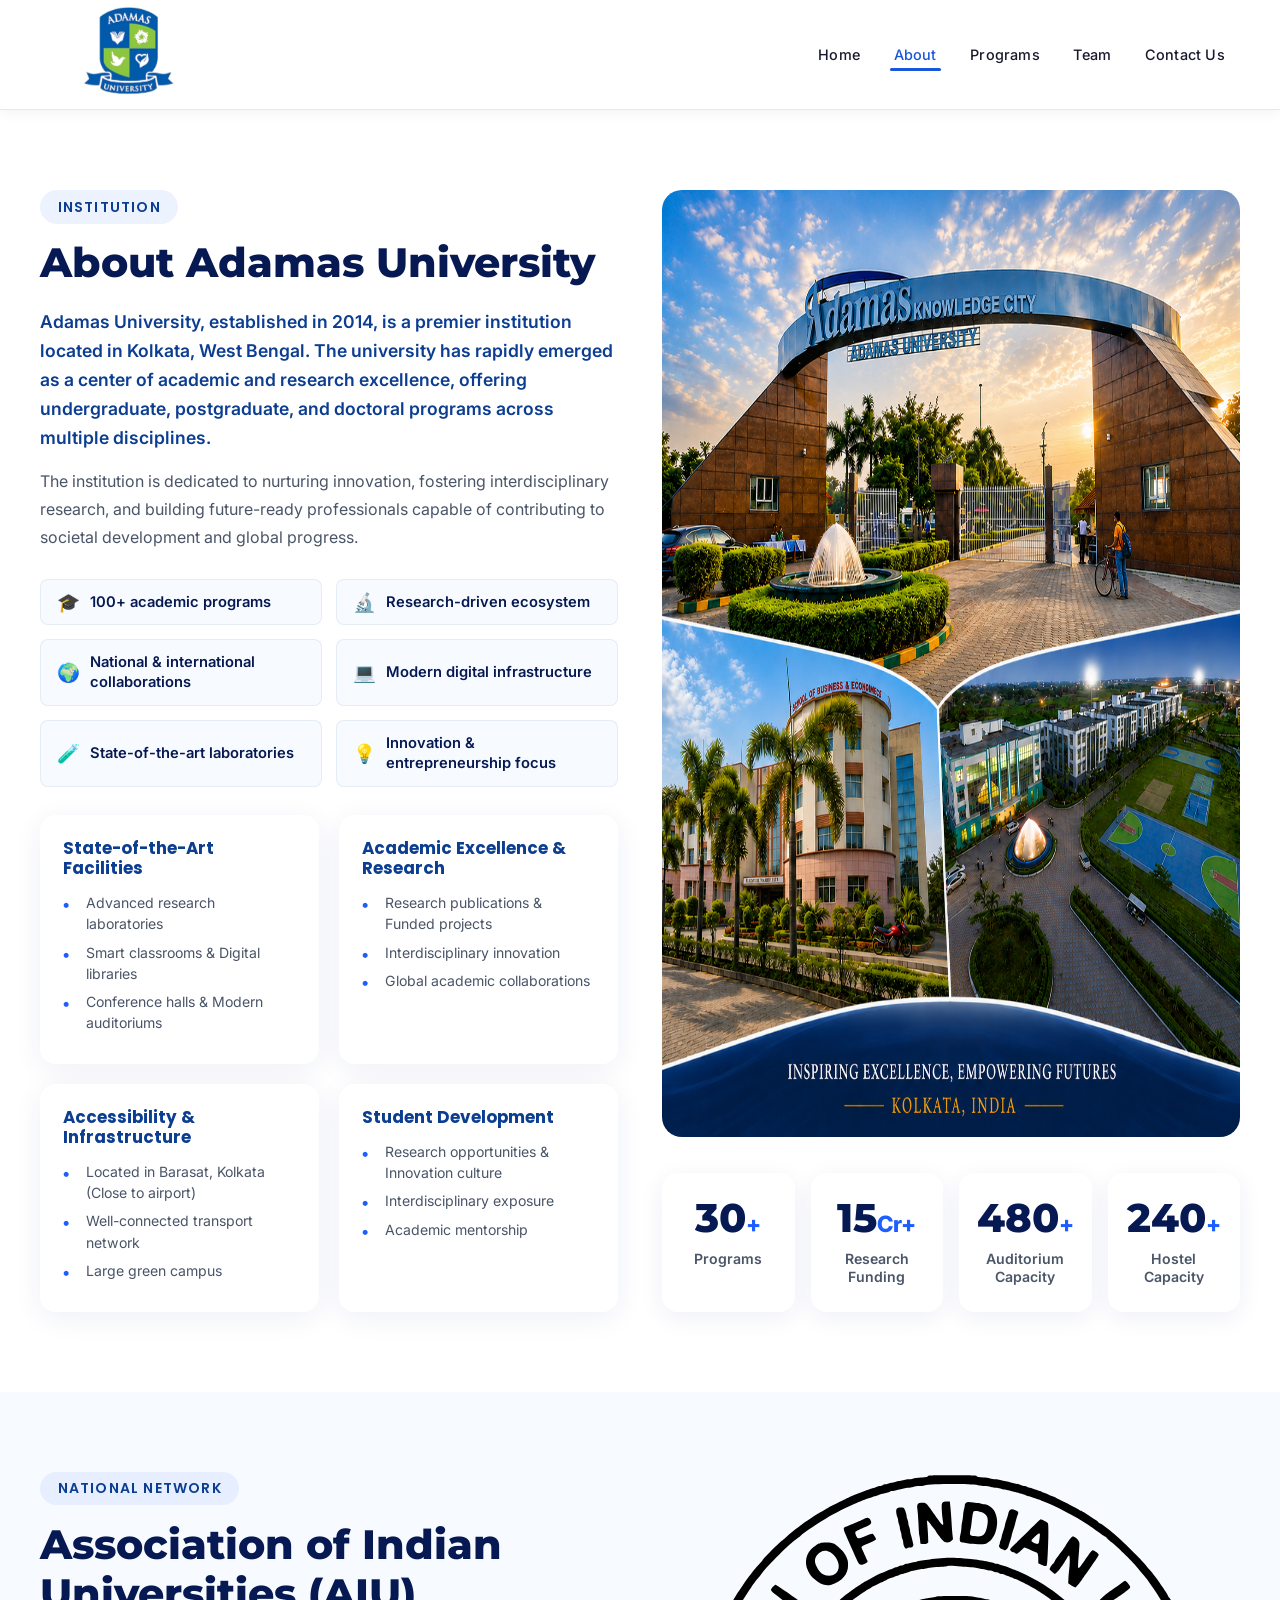
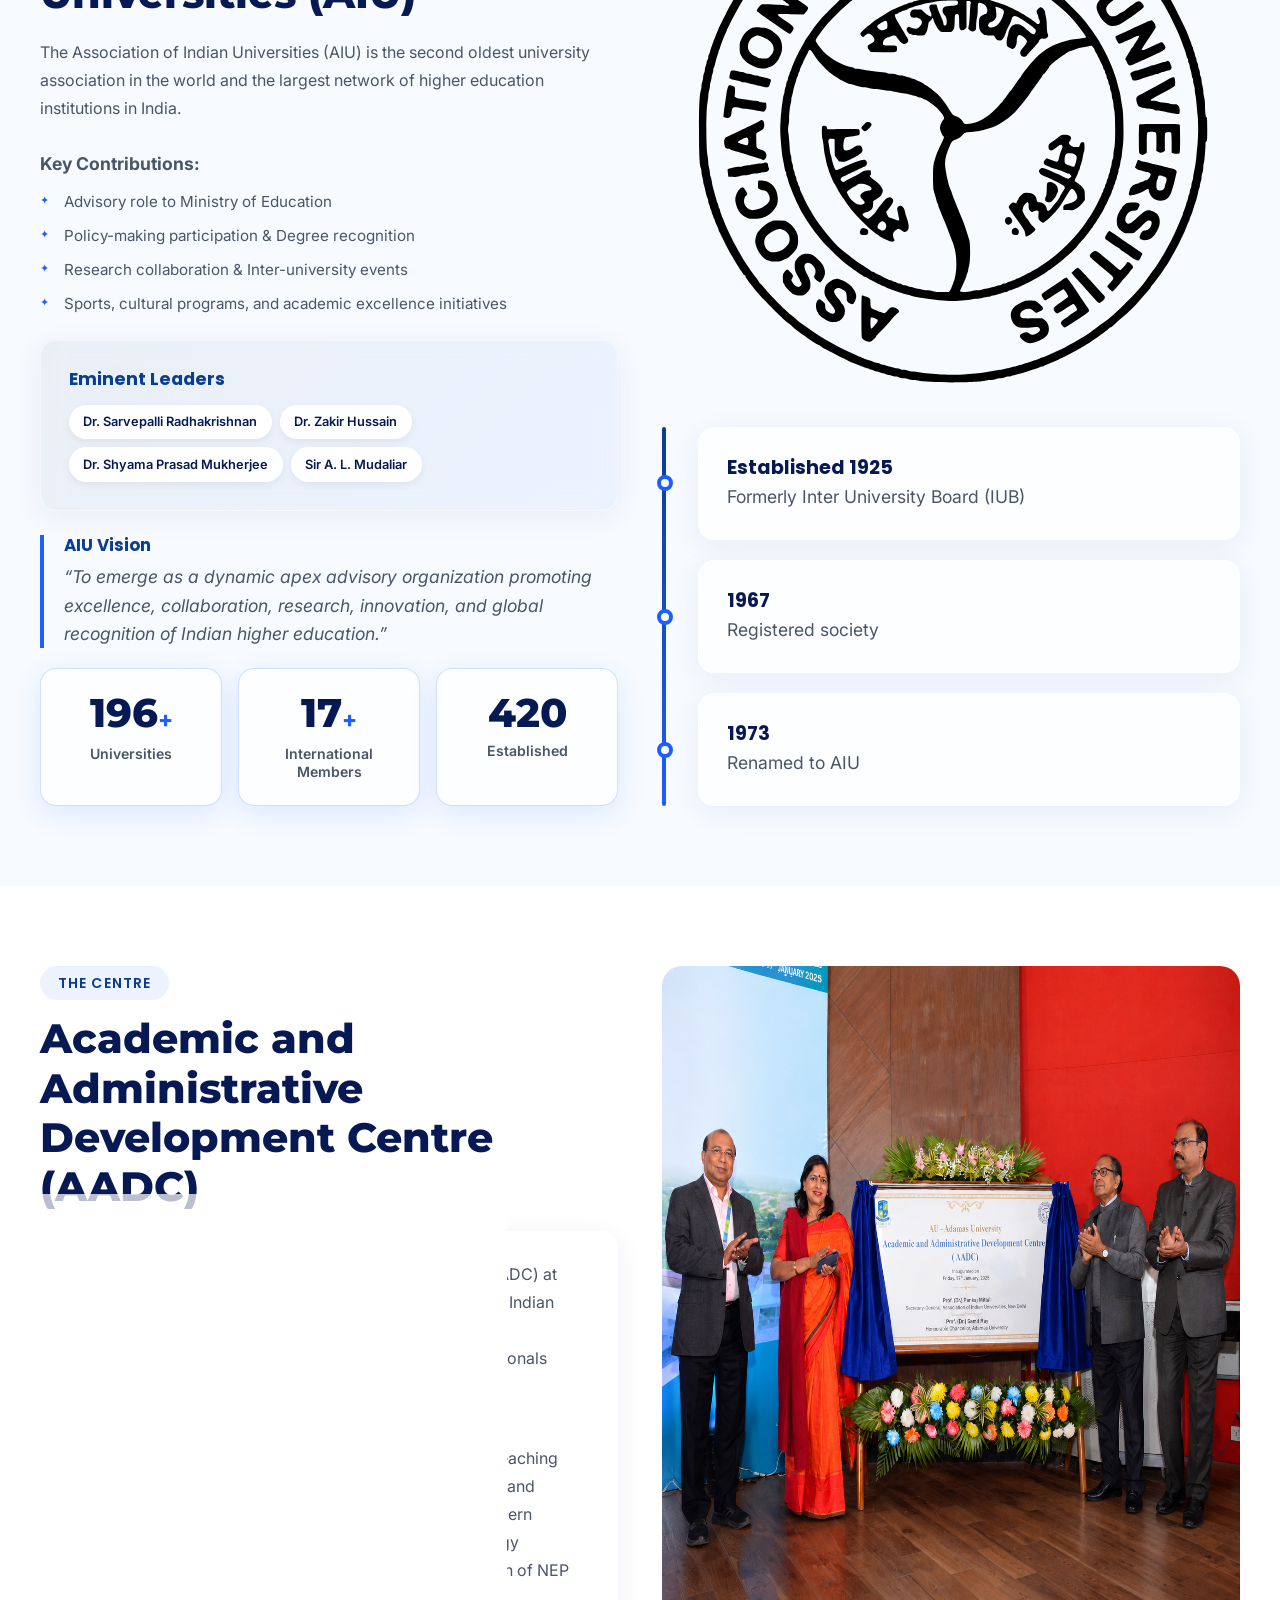
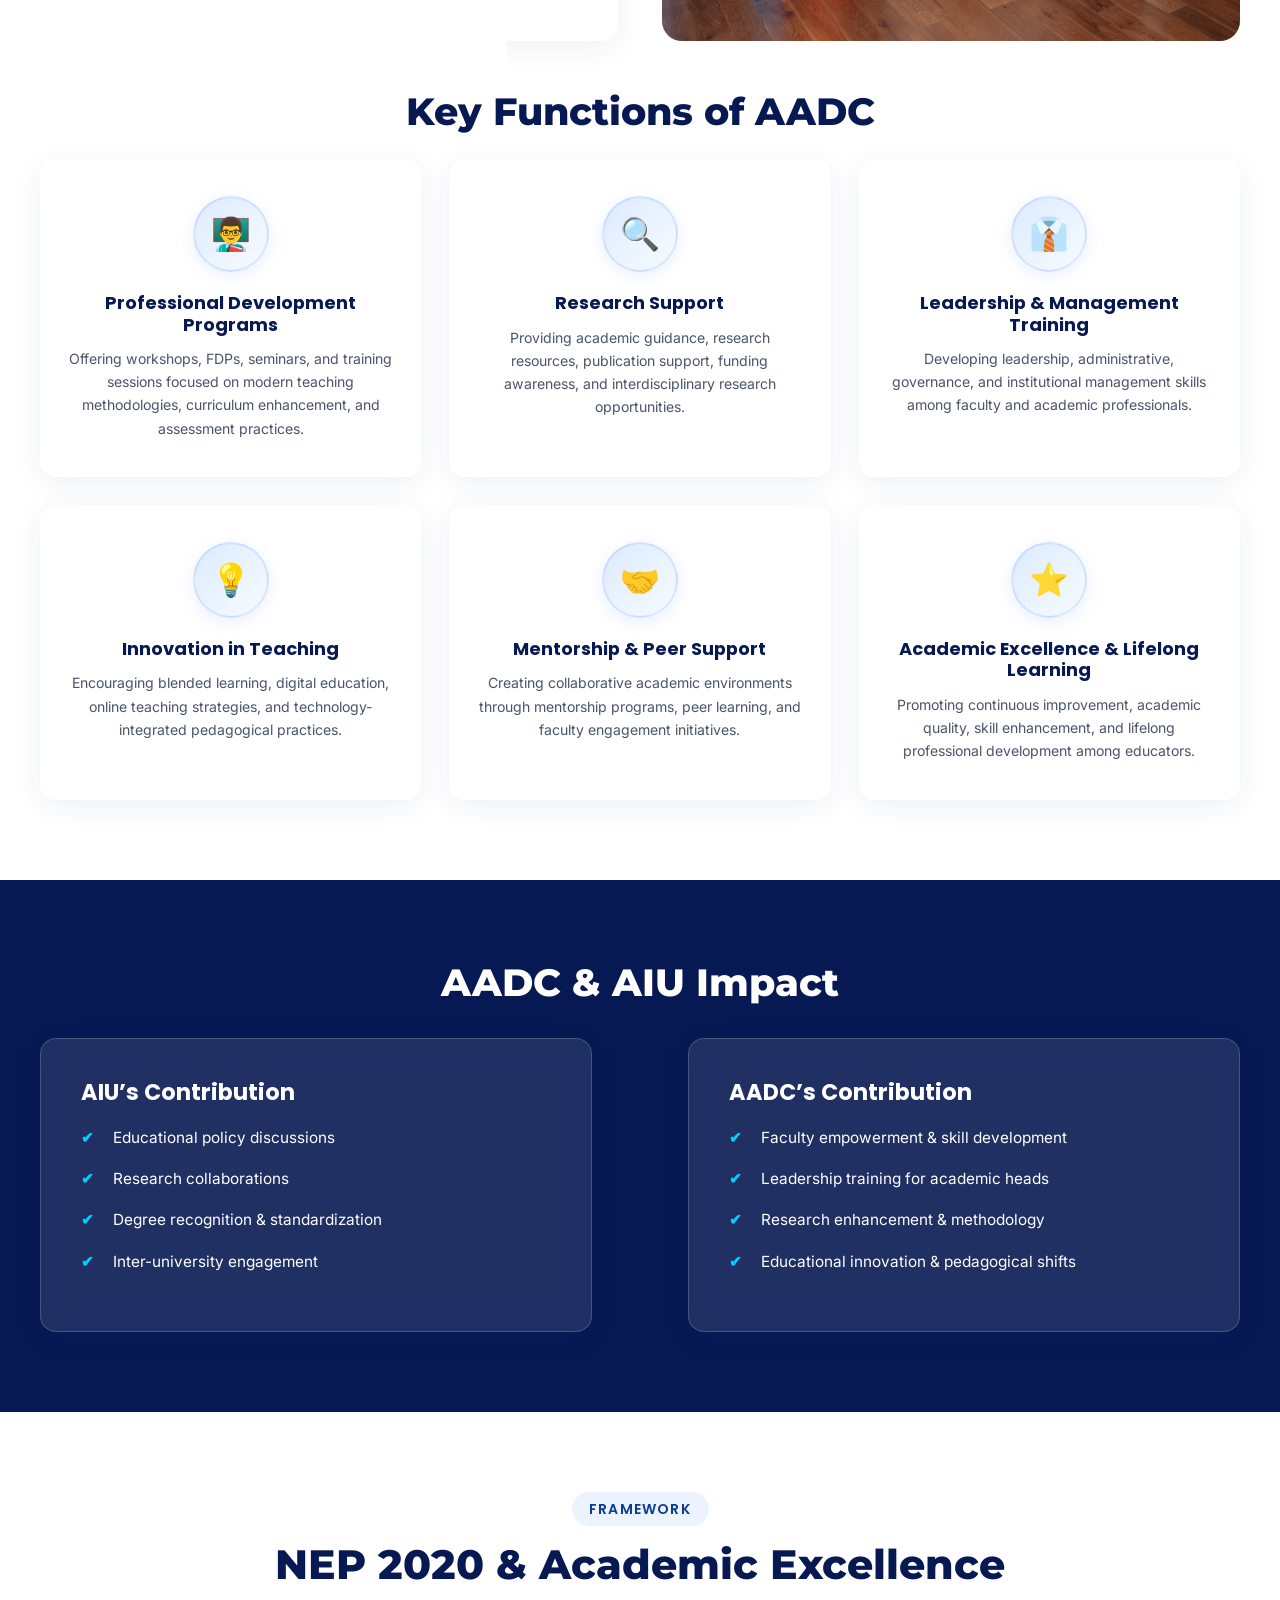
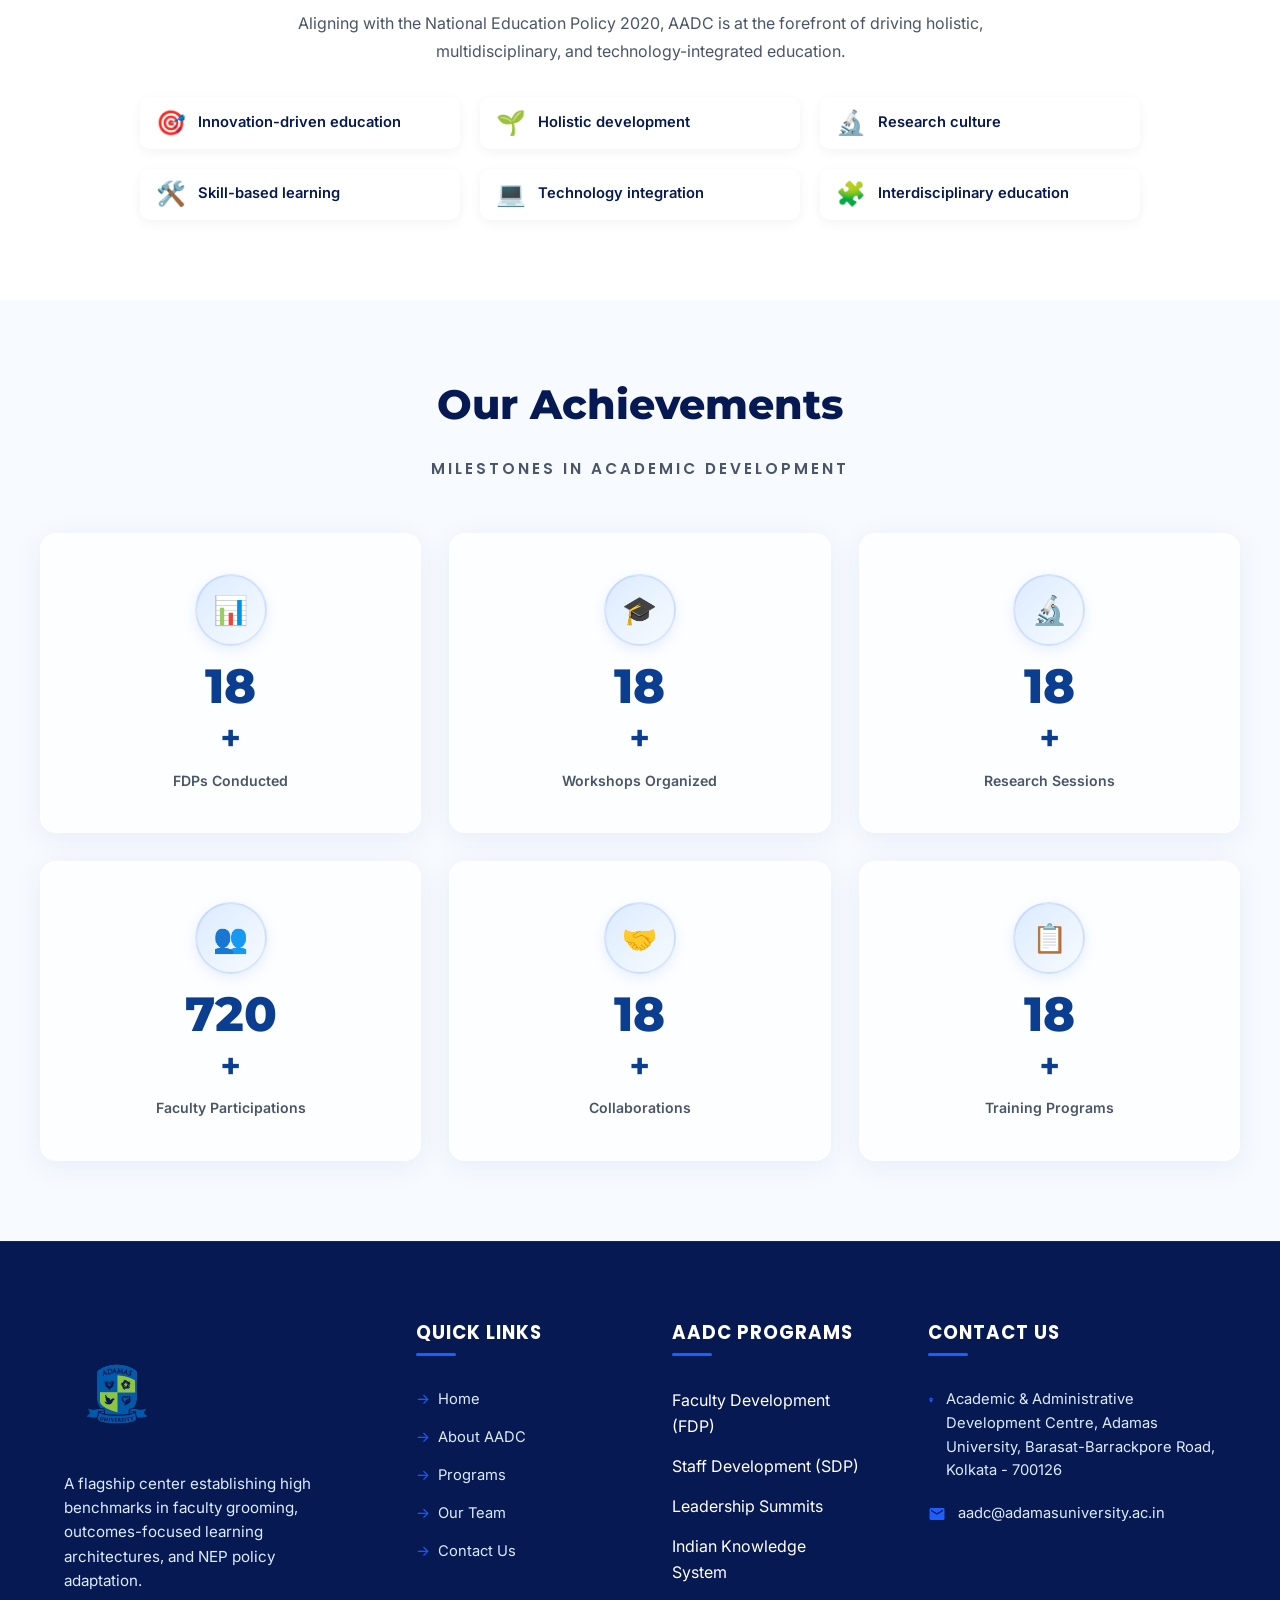
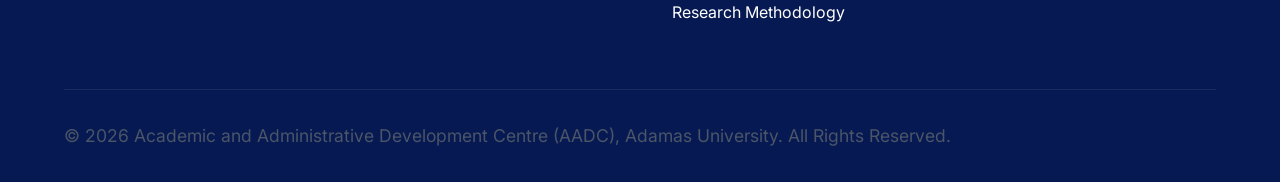
==== about/index.html @ 77157364 "feat: add team, about, contact, and programs pages with directory components" ====
<!DOCTYPE html>
<html lang="en">

<head>
  <link rel="icon" type="image/png" href="../assets/AdamasLogo.png">
  <meta charset="UTF-8">
  <meta name="viewport" content="width=device-width, initial-scale=1.0">
  <title>About AADC - Academic and Administrative Development Centre</title>

  <!-- Google Fonts -->
  <link rel="preconnect" href="https://fonts.googleapis.com">
  <link rel="preconnect" href="https://fonts.gstatic.com" crossorigin>
  <link
    href="https://fonts.googleapis.com/css2?family=Inter:wght@300;400;500;600;700&family=Montserrat:wght@400;500;600;700;800&family=Poppins:wght@300;400;500;600;700;800&display=swap"
    rel="stylesheet">

  <!-- Core Styles -->
  <link rel="stylesheet" href="../style.css">
  <link rel="stylesheet" href="../about.css">
</head>

<body>
  <!-- PRELOADER -->
  <div class="loader" id="loader">
    <div class="spinner"></div>
  </div>

  <!-- NAVBAR (Reused from Homepage) -->
  <nav class="navbar" id="main-navbar">
    <div class="navbar-brand">
      <a href="/">
        <img src="../assets/AdamasLogo.png" class="nav-logo" alt="Adamas University Logo">
      </a>
    </div>

    <ul class="navbar-nav" id="navbar-links">
      <li><a href="/" class="nav-link">Home</a></li>
      <li><a href="/about" class="nav-link active">About</a></li>
      <li><a href="/programs" class="nav-link">Programs</a></li>
      <li><a href="/team" class="nav-link">Team</a></li>
      <li><a href="/contact" class="nav-link">Contact Us</a></li>
    </ul>

    <!-- Mobile Hamburger -->
    <button class="hamburger" id="hamburger-btn" aria-label="Toggle Navigation Menu">
      <span class="hamburger-line"></span>
      <span class="hamburger-line"></span>
      <span class="hamburger-line"></span>
    </button>
  </nav>

  <main>
    <!-- 2. ABOUT ADAMAS UNIVERSITY -->
    <section class="about-section" id="about-adamas">
      <div class="container split-layout">
        <div class="split-left slide-right">
          <span class="section-tag">Institution</span>
          <h2 class="section-heading">About Adamas University</h2>
          <!-- Mobile/Tablet: image shown right after heading -->
          <div class="mobile-img-block">
            <img loading="lazy" src="../assets/About/About1.png" alt="Adamas University Campus">
          </div>
          <p class="section-intro">
            Adamas University, established in 2014, is a premier institution located in Kolkata, West Bengal. The
            university has rapidly emerged as a center of academic and research excellence, offering undergraduate,
            postgraduate, and doctoral programs across multiple disciplines.
          </p>
          <p class="section-desc">
            The institution is dedicated to nurturing innovation, fostering interdisciplinary research, and building
            future-ready professionals capable of contributing to societal development and global progress.
          </p>

          <div class="highlight-list">
            <div class="highlight-item"><span class="icon">🎓</span> 100+ academic programs</div>
            <div class="highlight-item"><span class="icon">🔬</span> Research-driven ecosystem</div>
            <div class="highlight-item"><span class="icon">🌍</span> National & international collaborations</div>
            <div class="highlight-item"><span class="icon">💻</span> Modern digital infrastructure</div>
            <div class="highlight-item"><span class="icon">🧪</span> State-of-the-art laboratories</div>
            <div class="highlight-item"><span class="icon">💡</span> Innovation & entrepreneurship focus</div>
          </div>

          <div class="facilities-cards">
            <div class="facility-card glass-card">
              <h4>State-of-the-Art Facilities</h4>
              <ul>
                <li>Advanced research laboratories</li>
                <li>Smart classrooms & Digital libraries</li>
                <li>Conference halls & Modern auditoriums</li>
              </ul>
            </div>
            <div class="facility-card glass-card">
              <h4>Academic Excellence & Research</h4>
              <ul>
                <li>Research publications & Funded projects</li>
                <li>Interdisciplinary innovation</li>
                <li>Global academic collaborations</li>
              </ul>
            </div>
            <div class="facility-card glass-card">
              <h4>Accessibility & Infrastructure</h4>
              <ul>
                <li>Located in Barasat, Kolkata (Close to airport)</li>
                <li>Well-connected transport network</li>
                <li>Large green campus</li>
              </ul>
            </div>
            <div class="facility-card glass-card">
              <h4>Student Development</h4>
              <ul>
                <li>Research opportunities & Innovation culture</li>
                <li>Interdisciplinary exposure</li>
                <li>Academic mentorship</li>
              </ul>
            </div>
          </div>
        </div>
        <div class="split-right slide-left desktop-only">
          <div class="image-collage single-img">
            <img loading="lazy" src="../assets/About/About1.png" alt="Campus Collage" class="main-img hover-glow">
          </div>
          <div class="stats-grid">
            <div class="stat-box glass-card">
              <h3 class="counter" data-target="100">0</h3><span>+</span>
              <p>Programs</p>
            </div>
            <div class="stat-box glass-card">
              <h3 class="counter" data-target="15">0</h3><span>Cr+</span>
              <p>Research Funding</p>
            </div>
            <div class="stat-box glass-card">
              <h3 class="counter" data-target="2000">0</h3><span>+</span>
              <p>Auditorium Capacity</p>
            </div>
            <div class="stat-box glass-card">
              <h3 class="counter" data-target="1000">0</h3><span>+</span>
              <p>Hostel Capacity</p>
            </div>
          </div>
        </div>
      </div>
    </section>

    <!-- 3. ABOUT AIU SECTION -->
    <section class="about-section bg-light" id="about-aiu">
      <div class="container split-layout reverse">
        <div class="split-left slide-right desktop-only">
          <div class="image-collage mt-4">
            <img loading="lazy" src="../assets/About/About2.svg" alt="AIU Conference" class="main-img hover-glow">
          </div>
          <div class="timeline-visuals mt-4">
            <div class="timeline-card glass-card">
              <h4>Established 1925</h4>
              <p>Formerly Inter University Board (IUB)</p>
            </div>
            <div class="timeline-card glass-card">
              <h4>1967</h4>
              <p>Registered society</p>
            </div>
            <div class="timeline-card glass-card">
              <h4>1973</h4>
              <p>Renamed to AIU</p>
            </div>
          </div>
        </div>
        <div class="split-right slide-left">
          <span class="section-tag">National Network</span>
          <h2 class="section-heading">Association of Indian Universities (AIU)</h2>
          <!-- Mobile/Tablet: AIU logo shown right after heading -->
          <div class="mobile-img-block mobile-img-contain">
            <img loading="lazy" src="../assets/About/About2.svg" alt="AIU Logo">
          </div>
          <p class="section-desc">
            The Association of Indian Universities (AIU) is the second oldest university association in the world and
            the largest network of higher education institutions in India.
          </p>
          <div class="aiu-contributions mt-3">
            <p><strong>Key Contributions:</strong></p>
            <ul>
              <li>Advisory role to Ministry of Education</li>
              <li>Policy-making participation & Degree recognition</li>
              <li>Research collaboration & Inter-university events</li>
              <li>Sports, cultural programs, and academic excellence initiatives</li>
            </ul>
            <!-- Mobile/Tablet: timeline shown after key contributions -->
            <div class="mobile-timeline">
              <div class="timeline-card glass-card"><h4>Established 1925</h4><p>Formerly Inter University Board (IUB)</p></div>
              <div class="timeline-card glass-card"><h4>1967</h4><p>Registered society</p></div>
              <div class="timeline-card glass-card"><h4>1973</h4><p>Renamed to AIU</p></div>
            </div>
          </div>
          <div class="eminent-leaders glass-card mt-4">
            <h4>Eminent Leaders</h4>
            <div class="leaders-list">
              <span>Dr. Sarvepalli Radhakrishnan</span>
              <span>Dr. Zakir Hussain</span>
              <span>Dr. Shyama Prasad Mukherjee</span>
              <span>Sir A. L. Mudaliar</span>
            </div>
          </div>
          <div class="vision-quote mt-4">
            <h4>AIU Vision</h4>
            <p>“To emerge as a dynamic apex advisory organization promoting excellence, collaboration, research,
              innovation, and global recognition of Indian higher education.”</p>
          </div>
          <div class="stats-grid">
            <div class="stat-box glass-card blue-glow">
              <h3 class="counter" data-target="972">0</h3><span>+</span>
              <p>Universities</p>
            </div>
            <div class="stat-box glass-card blue-glow">
              <h3 class="counter" data-target="17">0</h3><span>+</span>
              <p>International Members</p>
            </div>
            <div class="stat-box glass-card blue-glow">
              <h3 class="counter" data-target="1925">0</h3>
              <p>Established</p>
            </div>
          </div>
        </div>
      </div>
    </section>

    <!-- 4. ABOUT AADC SECTION (MAIN) -->
    <section class="about-section" id="about-aadc">
      <div class="container split-layout">
        <div class="split-left slide-right">
          <span class="section-tag">The Centre</span>
          <h2 class="section-heading">Academic and Administrative Development Centre (AADC)</h2>
          <!-- Mobile/Tablet: AADC image right after heading -->
          <div class="mobile-img-block">
            <img loading="lazy" src="../assets/About/About3.png" alt="AADC Training">
          </div>
          <div class="intro-box glass-card">
            <p>
              The Academic and Administrative Development Centre (AADC) at Adamas University, in collaboration with the
              Association of Indian Universities (AIU), is dedicated to empowering educators, researchers, academic
              leaders, and administrative professionals through continuous learning, innovation, and professional
              development initiatives.
            </p>
            <p class="mt-3">
              AADC serves as a transformative platform for enhancing teaching excellence, research capabilities,
              leadership development, and academic effectiveness. The centre actively promotes modern pedagogical
              practices, interdisciplinary learning, technology integration, and academic innovation aligned with the
              vision of NEP 2020 and global educational standards.
            </p>
          </div>
        </div>
        <div class="split-right slide-left desktop-only">
          <div class="image-collage single-img">
            <img loading="lazy" src="../assets/About/About3.png" alt="AADC Training" class="main-img hover-glow">
          </div>
        </div>
      </div>

      <!-- KEY FUNCTIONS OF AADC -->
      <div class="container mt-6">
        <h3 class="center-title fade-up">Key Functions of AADC</h3>
        <div class="functions-grid mt-4">
          <div class="function-card glass-card hover-lift fade-up">
            <div class="f-icon">👨‍🏫</div>
            <h4>Professional Development Programs</h4>
            <p>Offering workshops, FDPs, seminars, and training sessions focused on modern teaching methodologies,
              curriculum enhancement, and assessment practices.</p>
          </div>
          <div class="function-card glass-card hover-lift fade-up delay-1">
            <div class="f-icon">🔍</div>
            <h4>Research Support</h4>
            <p>Providing academic guidance, research resources, publication support, funding awareness, and
              interdisciplinary research opportunities.</p>
          </div>
          <div class="function-card glass-card hover-lift fade-up delay-2">
            <div class="f-icon">👔</div>
            <h4>Leadership & Management Training</h4>
            <p>Developing leadership, administrative, governance, and institutional management skills among faculty and
              academic professionals.</p>
          </div>
          <div class="function-card glass-card hover-lift fade-up">
            <div class="f-icon">💡</div>
            <h4>Innovation in Teaching</h4>
            <p>Encouraging blended learning, digital education, online teaching strategies, and technology-integrated
              pedagogical practices.</p>
          </div>
          <div class="function-card glass-card hover-lift fade-up delay-1">
            <div class="f-icon">🤝</div>
            <h4>Mentorship & Peer Support</h4>
            <p>Creating collaborative academic environments through mentorship programs, peer learning, and faculty
              engagement initiatives.</p>
          </div>
          <div class="function-card glass-card hover-lift fade-up delay-2">
            <div class="f-icon">⭐</div>
            <h4>Academic Excellence & Lifelong Learning</h4>
            <p>Promoting continuous improvement, academic quality, skill enhancement, and lifelong professional
              development among educators.</p>
          </div>
        </div>
      </div>
    </section>

    <!-- 5. AADC & AIU IMPACT SECTION -->
    <section class="about-section bg-deep" id="impact">
      <div class="container">
        <h2 class="center-title text-white fade-up">AADC & AIU Impact</h2>
        <div class="impact-layout mt-5">
          <div class="impact-col glass-card slide-right">
            <h3>AIU’s Contribution</h3>
            <ul class="impact-list">
              <li>Educational policy discussions</li>
              <li>Research collaborations</li>
              <li>Degree recognition & standardization</li>
              <li>Inter-university engagement</li>
            </ul>
          </div>
          <div class="impact-divider fade-up">
          </div>
          <div class="impact-col glass-card slide-left">
            <h3>AADC’s Contribution</h3>
            <ul class="impact-list">
              <li>Faculty empowerment & skill development</li>
              <li>Leadership training for academic heads</li>
              <li>Research enhancement & methodology</li>
              <li>Educational innovation & pedagogical shifts</li>
            </ul>
          </div>
        </div>
      </div>
    </section>

    <!-- 6. NEP 2020 & ACADEMIC EXCELLENCE -->
    <section class="about-section" id="nep2020">
      <div class="container text-center">
        <span class="section-tag fade-up">Framework</span>
        <h2 class="section-heading fade-up delay-1">NEP 2020 & Academic Excellence</h2>
        <p class="section-desc fade-up delay-2" style="max-width: 800px; margin: 0 auto;">
          Aligning with the National Education Policy 2020, AADC is at the forefront of driving holistic,
          multidisciplinary, and technology-integrated education.
        </p>
        <div class="nep-grid mt-5 fade-up delay-3">
          <div class="nep-item">
            <div class="n-icon">🎯</div> Innovation-driven education
          </div>
          <div class="nep-item">
            <div class="n-icon">🌱</div> Holistic development
          </div>
          <div class="nep-item">
            <div class="n-icon">🔬</div> Research culture
          </div>
          <div class="nep-item">
            <div class="n-icon">🛠️</div> Skill-based learning
          </div>
          <div class="nep-item">
            <div class="n-icon">💻</div> Technology integration
          </div>
          <div class="nep-item">
            <div class="n-icon">🧩</div> Interdisciplinary education
          </div>
        </div>
      </div>
    </section>

    <!-- 7. STATISTICS & ACHIEVEMENTS -->
    <section class="about-section bg-light" id="achievements">
      <div class="container text-center">
        <h2 class="section-heading fade-up">Our Achievements</h2>
        <p class="section-subtitle fade-up delay-1">Milestones in academic development</p>

        <div class="achievements-grid mt-5">
          <div class="achieve-card glass-card hover-glow fade-up">
            <div class="a-icon">📊</div>
            <h3 class="counter" data-target="50">0</h3><span>+</span>
            <p>FDPs Conducted</p>
          </div>
          <div class="achieve-card glass-card hover-glow fade-up delay-1">
            <div class="a-icon">🎓</div>
            <h3 class="counter" data-target="120">0</h3><span>+</span>
            <p>Workshops Organized</p>
          </div>
          <div class="achieve-card glass-card hover-glow fade-up delay-2">
            <div class="a-icon">🔬</div>
            <h3 class="counter" data-target="75">0</h3><span>+</span>
            <p>Research Sessions</p>
          </div>
          <div class="achieve-card glass-card hover-glow fade-up">
            <div class="a-icon">👥</div>
            <h3 class="counter" data-target="5000">0</h3><span>+</span>
            <p>Faculty Participations</p>
          </div>
          <div class="achieve-card glass-card hover-glow fade-up delay-1">
            <div class="a-icon">🤝</div>
            <h3 class="counter" data-target="30">0</h3><span>+</span>
            <p>Collaborations</p>
          </div>
          <div class="achieve-card glass-card hover-glow fade-up delay-2">
            <div class="a-icon">📋</div>
            <h3 class="counter" data-target="200">0</h3><span>+</span>
            <p>Training Programs</p>
          </div>
        </div>
      </div>
    </section>

  </main>

  <!-- FOOTER (Reused from Homepage) -->
  <footer class="footer" id="contact">
    <div class="footer-grid">
      <!-- Col 1: Logos & Taglines -->
      <div class="footer-logo-col">
        <div class="footer-logo-wrap">
          <img loading="lazy" src="../assets/AdamasLogo.png" class="footer-logo" alt="Adamas University Logo" style="height: 150px; width: auto; object-fit: contain;">
        </div>
        <p>A flagship center establishing high benchmarks in faculty grooming, outcomes-focused learning architectures,
          and NEP policy adaptation.</p>
      </div>

      <!-- Col 2: Quick Links -->
      <div class="footer-col">
        <h3>Quick Links</h3>
        <div class="footer-links">
          <a href="/">Home</a>
          <a href="/about">About AADC</a>
          <a href="/programs">Programs</a>
          <a href="/team">Our Team</a>
          <a href="/contact">Contact Us</a>
        </div>
      </div>

      <!-- Col 3: Programs -->
      <div class="footer-col">
        <h3>AADC Programs</h3>
        <div class="footer-links">
          <span>Faculty Development (FDP)</span>
          <span>Staff Development (SDP)</span>
          <span>Leadership Summits</span>
          <span>Indian Knowledge System</span>
          <span>Research Methodology</span>
        </div>
      </div>

      <!-- Col 4: Contact Info -->
      <div class="footer-col">
        <h3>Contact Us</h3>
        <div class="footer-contact-info">
          <div class="footer-contact-item">
            <svg viewBox="0 0 24 24">
              <path
                d="M12 2C8.13 2 5 5.13 5 9c0 5.25 7 13 7 13s7-7.75 7-13c0-3.87-3.13-7-7-7zm0 9.5c-1.38 0-2.5-1.12-2.5-2.5s1.12-2.5 2.5-2.5 2.5 1.12 2.5 2.5-1.12 2.5-2.5 2.5z" />
            </svg>
            <span>Academic & Administrative Development Centre, Adamas University, Barasat-Barrackpore Road, Kolkata -
              700126</span>
          </div>
          <div class="footer-contact-item">
            <svg viewBox="0 0 24 24">
              <path
                d="M20 4H4c-1.1 0-1.99.9-1.99 2L2 18c0 1.1.9 2 2 2h16c1.1 0 2-.9 2-2V6c0-1.1-.9-2-2-2zm0 4l-8 5-8-5V6l8 5 8-5v2z" />
            </svg>
            <span>aadc@adamasuniversity.ac.in</span>
          </div>
        </div>
      </div>
    </div>
    <div class="footer-bottom">
      <p>&copy; 2026 Academic and Administrative Development Centre (AADC), Adamas University. All Rights Reserved.</p>
    </div>
  </footer>

  <script src="../about.js"></script>
</body>

</html>
---- style.css ----
/* ==========================================================================
   AADC LANDING PAGE CUSTOM DESIGN SYSTEM (style.css)
   Academic and Administrative Development Centre (AADC)
   Adamas University in collaboration with AIU
   ========================================================================== */

/* 1. Imports & Fonts */
@import url('https://fonts.googleapis.com/css2?family=Inter:wght@300;400;500;600;700&family=Montserrat:wght@500;600;700;800&family=Poppins:wght@300;400;500;600;700;800&display=swap');

/* 2. Global Custom Properties */
:root {
  /* Colors */
  --primary-deep: #071952;
  --primary-academic: #0B3D91;
  --accent-blue: #1E5EFF;
  --accent-glow: rgba(30, 94, 255, 0.35);
  --sky-blue: #DCEBFF;
  --ice-blue: #F7FBFF;
  --white: #FFFFFF;
  --text-dark: #0A1128;
  --text-gray: #4A5568;
  --text-light: #8E9BB0;

  /* Glassmorphism Styles */
  --glass-bg: rgba(255, 255, 255, 0.7);
  --glass-bg-dark: rgba(7, 25, 82, 0.75);
  --glass-border: rgba(255, 255, 255, 0.25);
  --glass-border-dark: rgba(255, 255, 255, 0.08);
  --glass-shadow: 0 12px 35px rgba(7, 25, 82, 0.06);
  --card-shadow-hover: 0 20px 45px rgba(30, 94, 255, 0.12);
  --glow-shadow: 0 0 25px var(--accent-glow);

  /* Layout Spacing */
  --section-padding-desktop: clamp(5rem, 8vw, 8rem) 2rem;
  --section-padding-tablet: clamp(3rem, 6vw, 5rem) 1.5rem;
  --section-padding-mobile: clamp(2rem, 4vw, 3rem) 1rem;
  --border-radius-lg: 24px;
  --border-radius-md: 16px;
  --border-radius-sm: 8px;

  /* Font Families */
  --font-primary: 'Inter', sans-serif;
  --font-headings: 'Poppins', sans-serif;
  --font-display: 'Montserrat', sans-serif;

  /* Transition speeds */
  --transition-fast: 0.25s cubic-bezier(0.4, 0, 0.2, 1);
  --transition-normal: 0.4s cubic-bezier(0.4, 0, 0.2, 1);
  --transition-slow: 0.8s cubic-bezier(0.4, 0, 0.2, 1);
}

/* 3. Base Reset & Typography */
*,
*::before,
*::after {
  box-sizing: border-box;
  margin: 0;
  padding: 0;
}

html {
  scroll-behavior: smooth;
  font-size: 16px;
  overflow-x: hidden;
}

body {
  font-family: var(--font-primary);
  background-color: var(--ice-blue);
  color: var(--text-dark);
  line-height: 1.6;
  overflow-x: hidden;
  position: relative;
  -webkit-font-smoothing: antialiased;
}

/* Custom Scrollbar */
::-webkit-scrollbar {
  display: none;
}

body {
  -ms-overflow-style: none;
  scrollbar-width: none;
}

/* Typography Rules */
h1,
h2,
h3,
h4,
h5,
h6 {
  font-family: var(--font-headings);
  font-weight: 700;
  line-height: 1.2;
  color: var(--primary-deep);
}

p {
  color: var(--text-gray);
  font-size: clamp(0.95rem, 1vw + 0.5rem, 1.1rem);
  font-weight: 400;
}

ul {
  list-style: none;
}

a {
  text-decoration: none;
  color: inherit;
  transition: var(--transition-fast);
}

img {
  width: 100%;
  height: 100%;
  object-fit: cover;
  object-position: center;
  display: block;
  transition: var(--transition-slow);
}

/* 4. Global UI Component Styles */
/* Section Titles */
.section-header {
  text-align: center;
  margin-bottom: clamp(2.5rem, 5vw, 4.5rem);
  position: relative;
  z-index: 2;
}

.about .section-header {
  text-align: left;
}

.about .section-header::after {
  margin-left: 0;
}

.section-subtitle {
  font-size: clamp(0.8rem, 1vw + 0.2rem, 1rem);
  text-transform: uppercase;
  letter-spacing: 3px;
  color: var(--accent-blue);
  font-weight: 600;
  display: inline-block;
  margin-bottom: 0.75rem;
  font-family: var(--font-headings);
  position: relative;
}

.section-title {
  font-size: clamp(1.8rem, 3.5vw, 3rem);
  font-family: var(--font-display);
  font-weight: 800;
  color: var(--primary-deep);
  position: relative;
  display: inline-block;
}

.section-title span {
  background: linear-gradient(135deg, var(--primary-academic), var(--accent-blue));
  -webkit-background-clip: text;
  -webkit-text-fill-color: transparent;
}

/* Double underline accent style */
.section-header::after {
  content: '';
  display: block;
  width: 80px;
  height: 4px;
  background: linear-gradient(90deg, var(--primary-academic), var(--accent-blue));
  margin: 1.25rem auto 0 auto;
  border-radius: var(--border-radius-sm);
  box-shadow: var(--glow-shadow);
}

/* Global Button Styles */
.btn {
  display: inline-flex;
  align-items: center;
  justify-content: center;
  gap: 10px;
  padding: 0.9rem 2.2rem;
  font-family: var(--font-headings);
  font-weight: 600;
  font-size: clamp(0.9rem, 1vw + 0.2rem, 1.05rem);
  border-radius: 50px;
  border: none;
  cursor: pointer;
  transition: var(--transition-normal);
  position: relative;
  overflow: hidden;
  z-index: 1;
}

.btn-primary {
  background: linear-gradient(135deg, var(--primary-academic), var(--accent-blue));
  color: var(--white);
  box-shadow: 0 8px 20px rgba(30, 94, 255, 0.25);
}

.btn-primary::before {
  content: '';
  position: absolute;
  top: 0;
  left: 0;
  width: 100%;
  height: 100%;
  background: linear-gradient(135deg, var(--accent-blue), var(--primary-deep));
  opacity: 0;
  z-index: -1;
  transition: var(--transition-normal);
}

.btn-primary:hover {
  transform: translateY(-3px) scale(1.02);
  box-shadow: 0 12px 28px rgba(30, 94, 255, 0.45);
}

.btn-primary:hover::before {
  opacity: 1;
}

.btn-secondary {
  background: transparent;
  color: var(--primary-deep);
  border: 2px solid var(--primary-academic);
  box-shadow: 0 8px 20px rgba(7, 25, 82, 0.05);
}

.btn-secondary:hover {
  background: var(--primary-academic);
  color: var(--white);
  transform: translateY(-3px);
  box-shadow: 0 12px 28px rgba(7, 25, 82, 0.15);
}

/* Glass Card Global Base */
.glass-card {
  background: var(--glass-bg);
  border: 1px solid var(--glass-border);
  box-shadow: var(--glass-shadow);
  backdrop-filter: blur(16px);
  -webkit-backdrop-filter: blur(16px);
  border-radius: var(--border-radius-lg);
  transition: var(--transition-normal);
}

.glass-card:hover {
  transform: translateY(-8px);
  box-shadow: var(--card-shadow-hover);
  border-color: rgba(30, 94, 255, 0.3);
}

/* Page Loader */
#loader {
  position: fixed;
  top: 0;
  left: 0;
  width: 100%;
  height: 100%;
  background: var(--primary-deep);
  display: flex;
  flex-direction: column;
  justify-content: center;
  align-items: center;
  z-index: 99999;
  transition: opacity 0.6s ease, visibility 0.6s ease;
}

.loader-spinner {
  width: 70px;
  height: 70px;
  border: 5px solid rgba(255, 255, 255, 0.1);
  border-top-color: var(--accent-blue);
  border-radius: 50%;
  animation: spin 1s cubic-bezier(0.5, 0, 0.5, 1) infinite;
  box-shadow: var(--glow-shadow);
}

.loader-logo {
  margin-top: 1.5rem;
  color: var(--white);
  font-family: var(--font-display);
  font-weight: 700;
  letter-spacing: 4px;
  font-size: 1.4rem;
  text-shadow: 0 0 10px rgba(30, 94, 255, 0.5);
  animation: pulse 1.5s infinite ease-in-out;
}

@keyframes spin {
  0% {
    transform: rotate(0deg);
  }

  100% {
    transform: rotate(360deg);
  }
}

@keyframes pulse {

  0%,
  100% {
    opacity: 0.6;
  }

  50% {
    opacity: 1;
  }
}

/* Ripple Button Effect */
.ripple {
  position: absolute;
  background: rgba(255, 255, 255, 0.4);
  border-radius: 50%;
  transform: scale(0);
  animation: ripple-animation 0.6s linear;
  pointer-events: none;
}

@keyframes ripple-animation {
  to {
    transform: scale(4);
    opacity: 0;
  }
}

/* SVGs and Waves */
.wave-separator {
  position: relative;
  width: 100%;
  height: 0;
  line-height: 0;
  overflow: hidden;
  z-index: 1;
}

.wave-separator svg {
  position: absolute;
  left: 0;
  width: 100%;
  height: 100%;
}


/* ==========================================================================
   5. SECTION STYLES
   ========================================================================== */

/* 5.1 PREMIUM TOP NAVBAR */
.navbar {
  position: fixed;
  top: 0;
  left: 0;
  width: 100%;
  height: 110px !important;
  z-index: 1000;
  display: flex;
  justify-content: space-between;
  align-items: center;
  padding: 0 4%;
  background: #ffffff;
  border-bottom: 1px solid rgba(0, 0, 0, 0.09);
  box-shadow: 0 2px 14px rgba(0, 0, 0, 0.06);
  transition: box-shadow 0.3s ease;
}

.navbar.scrolled {
  box-shadow: 0 4px 22px rgba(0, 0, 0, 0.3);
}

/* -- Logo ----------------------------------------- */
.navbar-brand {
  display: flex;
  align-items: center;
}

.navbar-brand a {
  display: flex;
  align-items: center;
}

.nav-logo {
  height: clamp(80px, 10vw, 100px);
  /* Base height */
  width: auto;
  object-fit: contain;
  display: block;
  transform: scale(2.2);
  /* Visually magnify the image by 220% */
  transform-origin: left center;
  /* Ensure it scales from the left edge */
}

/* -- Nav Links ------------------------------------ */
.navbar-nav {
  display: flex;
  justify-content: flex-end;
  align-items: center;
  gap: clamp(1rem, 2vw, 2.5rem);
  list-style: none;
  margin: 0;
  padding: 0;
}

.navbar-nav li {
  list-style: none;
}

.nav-link {
  font-family: var(--font-primary);
  font-weight: 500;
  font-size: clamp(0.9rem, 1vw, 1.05rem);
  color: #1a1a2e;
  position: relative;
  padding: 8px 4px;
  letter-spacing: 0.2px;
  white-space: nowrap;
  transition: color 0.22s ease;
}

.nav-link:hover,
.nav-link.active {
  color: #1a56db;
}

/* Thick blue underline */
.nav-link::after {
  content: '';
  position: absolute;
  bottom: 0;
  left: 0;
  width: 0;
  height: 3px;
  background: #1a56db;
  border-radius: 2px;
  transition: width 0.25s ease;
}

.nav-link:hover::after,
.nav-link.active::after {
  width: 100%;
}

/* -- Hamburger (mobile) --------------------------- */
.hamburger {
  display: none;
  background: none;
  border: none;
  padding: 8px;
  z-index: 1001;
}

.hamburger-line {
  display: block;
  width: 24px;
  height: 2px;
  margin: 5px auto;
  background-color: #1a1a2e;
  border-radius: 2px;
  transition: transform 0.3s ease, opacity 0.3s ease;
}

/* Hamburger open state */
.hamburger.open .hamburger-line:nth-child(1) {
  transform: translateY(7px) rotate(45deg);
}

.hamburger.open .hamburger-line:nth-child(2) {
  opacity: 0;
}

.hamburger.open .hamburger-line:nth-child(3) {
  transform: translateY(-7px) rotate(-45deg);
}


/* 5.2 HERO SECTION (FULL SCREEN) */
.hero {
  position: relative;
  width: 100%;
  height: calc(100vh - 110px);
  margin-top: 110px;
  display: flex;
  align-items: center;
  justify-content: center;
  overflow: hidden;
  background: var(--primary-deep);
}

.hero-slider {
  position: absolute;
  top: 0;
  left: 0;
  width: 100%;
  height: 100%;
  z-index: 1;
}

.hero-slide {
  position: absolute;
  top: 0;
  left: 0;
  width: 100%;
  height: 100%;
  opacity: 0;
  visibility: hidden;
  transition: opacity 1.2s cubic-bezier(0.4, 0, 0.2, 1), visibility 1.2s cubic-bezier(0.4, 0, 0.2, 1);
}

.hero-slide.active {
  opacity: 1;
  visibility: visible;
}

.hero-slide img {
  transform: scale(1.12);
  transition: transform 6.5s cubic-bezier(0.1, 1, 0.1, 1);
}

.hero-slide.active img {
  transform: scale(1);
}

/* Cinematic Blue Gradient Dark Overlay */
.hero-overlay {
  position: absolute;
  top: 0;
  left: 0;
  width: 100%;
  height: 100%;
  background: transparent;
  z-index: 2;
}

/* Floating grid parallax background */
.hero-parallax-grid {
  display: none;
}

/* Hero Content Blocks */
.hero-content {
  position: absolute;
  top: 50%;
  transform: translateY(-30%);
  z-index: 4;
  color: var(--white);
  padding: 0 8%;
  max-width: 1100px;
  width: 100%;
  opacity: 0;
  transition: opacity 1.2s cubic-bezier(0.4, 0, 0.2, 1), transform 1.2s cubic-bezier(0.4, 0, 0.2, 1);
  transition-delay: 0.15s;
}

.hero-slide.active .hero-content {
  opacity: 1;
  transform: translateY(-50%);
}

/* Alignment Modifiers */
.hero-content-center {
  left: 50%;
  transform: translate(-50%, -30%);
  text-align: center;
}

.hero-slide.active .hero-content-center {
  transform: translate(-50%, -50%);
}

.hero-content-left {
  left: 5%;
  transform: translateY(-30%);
  text-align: left;
}

.hero-slide.active .hero-content-left {
  transform: translateY(-50%);
}

.hero-content-right {
  right: 5%;
  transform: translateY(-30%);
  text-align: right;
  left: auto;
}

.hero-slide.active .hero-content-right {
  transform: translateY(-50%);
}

.hero-subtitle {
  font-family: var(--font-headings);
  font-size: clamp(0.9rem, 2vw, 1.2rem);
  font-weight: 600;
  color: var(--white);
  letter-spacing: 2px;
  margin-bottom: 1rem;
  text-transform: uppercase;
  text-shadow: 0 2px 4px rgba(0, 0, 0, 0.8);
}

.hero-title {
  font-family: var(--font-display);
  font-size: clamp(2.5rem, 6vw, 5rem);
  font-weight: 800;
  line-height: 1.1;
  margin-bottom: 1.5rem;
  text-transform: uppercase;
  color: var(--white);
  text-shadow: 0 4px 15px rgba(0, 0, 0, 0.95), 0 2px 5px rgba(0, 0, 0, 0.9);
}

.hero-desc {
  font-family: var(--font-primary);
  font-size: clamp(1rem, 2vw, 1.3rem);
  font-weight: 400;
  color: var(--white);
  max-width: 80%;
  margin-bottom: 2rem;
  text-shadow: 0 2px 8px rgba(0, 0, 0, 0.9);
}

.hero-content-center .hero-desc {
  margin-left: auto;
  margin-right: auto;
}

.hero-content-right .hero-desc {
  margin-left: auto;
}

/* Indicators */
.hero-indicators {
  position: absolute;
  bottom: 8%;
  left: 50%;
  transform: translateX(-50%);
  z-index: 5;
  display: flex;
  gap: 12px;
}

.hero-indicator {
  width: 12px;
  height: 12px;
  border-radius: 50%;
  background: rgba(255, 255, 255, 0.3);
  border: 1px solid rgba(255, 255, 255, 0.5);
  cursor: pointer;
  transition: var(--transition-fast);
}

.hero-indicator.active {
  background: var(--accent-blue);
  transform: scale(1.2);
  box-shadow: var(--glow-shadow);
}

/* Scroll down indicator animation */
.hero-scroll-down {
  position: absolute;
  bottom: 3%;
  left: 50%;
  transform: translateX(-50%);
  z-index: 5;
  color: var(--white);
  opacity: 0.7;
  font-size: 0.85rem;
  display: flex;
  flex-direction: column;
  align-items: center;
  gap: 8px;
  animation: scrollDownBounce 2s infinite;
  cursor: pointer;
  transition: var(--transition-fast);
}

.hero-scroll-down:hover {
  opacity: 1;
  color: var(--accent-blue);
}

.hero-scroll-down svg {
  fill: currentColor;
  width: 20px;
  height: 20px;
}

@keyframes scrollDownBounce {

  0%,
  20%,
  50%,
  80%,
  100% {
    transform: translate(-50%, 0);
  }

  40% {
    transform: translate(-50%, -10px);
  }

  60% {
    transform: translate(-50%, -5px);
  }
}

@keyframes revealUp {
  to {
    opacity: 1;
    transform: translateY(0);
  }
}


/* 5.3 LIVE ANNOUNCEMENT BAR */
.announcement-bar {
  background: linear-gradient(90deg, var(--primary-deep) 0%, var(--primary-academic) 100%);
  border-top: 2px solid var(--accent-blue);
  border-bottom: 2px solid var(--accent-blue);
  box-shadow: var(--glow-shadow);
  padding: 0.75rem 0;
  display: flex;
  overflow: hidden;
  position: relative;
  z-index: 10;
}

.announcement-label {
  background: var(--accent-blue);
  color: var(--white);
  font-family: var(--font-display);
  font-weight: 700;
  padding: 0.4rem 1.25rem;
  border-radius: var(--border-radius-sm);
  margin-left: 2rem;
  font-size: 0.8rem;
  text-transform: uppercase;
  letter-spacing: 1px;
  white-space: nowrap;
  box-shadow: var(--glow-shadow);
  z-index: 12;
  display: flex;
  align-items: center;
  gap: 8px;
  flex-shrink: 0;
}

.announcement-label-dot {
  width: 8px;
  height: 8px;
  background-color: var(--white);
  border-radius: 50%;
  animation: blink 1s infinite alternate;
}

@keyframes blink {
  from {
    opacity: 0.2;
  }

  to {
    opacity: 1;
  }
}

.announcement-slider-wrap {
  flex: 1;
  min-width: 0;
  overflow: hidden;
  white-space: nowrap;
  display: flex;
  align-items: center;
  mask-image: linear-gradient(to right, transparent, white 15px, white calc(100% - 15px), transparent);
  -webkit-mask-image: linear-gradient(to right, transparent, white 15px, white calc(100% - 15px), transparent);
}

.announcement-track {
  display: flex;
  gap: 3rem;
  animation: marquee 60s linear infinite;
}

.announcement-track:hover {
  animation-play-state: paused;
}

.announcement-item {
  display: inline-flex;
  align-items: center;
  gap: 12px;
  color: var(--white);
  font-weight: 500;
  font-size: clamp(0.85rem, 1vw, 1rem);
  cursor: pointer;
}

.announcement-item::before {
  content: '✦';
  color: var(--accent-blue);
  font-size: 1.2rem;
  animation: pulse 1s infinite alternate;
}


@keyframes marquee {
  0% {
    transform: translateX(0);
  }

  100% {
    transform: translateX(-50%);
  }
}


/* 5.4 ABOUT AADC SECTION */
.about {
  padding: var(--section-padding-desktop);
  background: var(--white);
  position: relative;
  overflow: hidden;
}

.about-grid {
  max-width: 1200px;
  margin: 0 auto;
  display: grid;
  grid-template-columns: 1fr 1.1fr;
  gap: 3rem;
  align-items: center;
}

.about-bullets {
  margin: 2rem 0;
  display: flex;
  flex-direction: column;
  gap: 1.2rem;
}

.about-bullet-item {
  display: flex;
  gap: 15px;
  align-items: flex-start;
}

.about-bullet-icon {
  background: var(--sky-blue);
  color: var(--accent-blue);
  min-width: 42px;
  height: 42px;
  border-radius: 50%;
  display: flex;
  align-items: center;
  justify-content: center;
  box-shadow: 0 4px 10px rgba(30, 94, 255, 0.1);
  font-weight: 700;
  font-size: 1.1rem;
}

.about-bullet-text h4 {
  font-size: 1.1rem;
  margin-bottom: 0.25rem;
  color: var(--primary-deep);
}

.about-bullet-text p {
  font-size: 0.95rem;
  color: var(--text-gray);
}

/* Single Image Styling for About Section */
.about-collage-wrap {
  position: relative;
  width: 100%;
  height: 100%;
  display: flex;
  align-items: center;
  justify-content: center;
}

.about-single-image {
  width: 100%;
  aspect-ratio: 5 / 4;
  border-radius: var(--border-radius-lg);
  box-shadow: 0 15px 35px rgba(7, 25, 82, 0.15);
  overflow: hidden;
  border: 4px solid var(--white);
  position: relative;
}

.about-single-image img {
  width: 100%;
  height: 100%;
  object-fit: cover;
  transition: transform 0.6s ease;
}

.about-single-image:hover img {
  transform: scale(1.05);
}


/* 5.5 VISION & MISSION SECTION */
.vision-mission {
  padding: var(--section-padding-desktop);
  background: var(--white);
  position: relative;
}

.vision-mission-grid {
  max-width: 1200px;
  margin: 0 auto;
  display: grid;
  grid-template-columns: 1fr 1fr;
  gap: 3rem;
}

.vision-card {
  padding: 3rem;
  position: relative;
  overflow: hidden;
  height: 100%;
  display: flex;
  flex-direction: column;
  justify-content: space-between;
}

/* Background Gradients overlays for Vision/Mission */
.vision-card::before {
  content: '';
  position: absolute;
  top: -100px;
  right: -100px;
  width: 250px;
  height: 250px;
  background: radial-gradient(circle, var(--sky-blue) 0%, transparent 70%);
  opacity: 0.4;
  pointer-events: none;
}

.vision-card-header {
  display: flex;
  align-items: center;
  gap: 20px;
  margin-bottom: 2rem;
}

.vision-card-icon {
  width: 60px;
  height: 60px;
  background: linear-gradient(135deg, var(--primary-academic), var(--accent-blue));
  color: var(--white);
  border-radius: var(--border-radius-md);
  display: flex;
  align-items: center;
  justify-content: center;
  font-size: 1.5rem;
  box-shadow: var(--glow-shadow);
}

.vision-card-icon svg {
  width: 28px;
  height: 28px;
  fill: currentColor;
}

.vision-card h3 {
  font-size: 1.8rem;
  font-family: var(--font-headings);
  color: var(--primary-deep);
}

.vision-bullets {
  display: flex;
  flex-direction: column;
  gap: 1.2rem;
  margin-bottom: 2.5rem;
}

.vision-bullet-item {
  display: flex;
  gap: 12px;
  align-items: flex-start;
}

.vision-bullet-dot {
  min-width: 10px;
  height: 10px;
  border-radius: 50%;
  background-color: var(--accent-blue);
  margin-top: 7px;
  box-shadow: var(--glow-shadow);
}

.vision-bullet-text {
  font-size: 1rem;
  color: var(--text-gray);
  line-height: 1.5;
}


/* 5.6 PROGRAMS PREVIEW SECTION */
.programs {
  padding: var(--section-padding-desktop);
  background: var(--white);
  position: relative;
  overflow: hidden;
}

.programs-container {
  max-width: 1200px;
  margin: 0 auto;
  position: relative;
}

/* Left-align underline for Programs Overview heading */
.programs .section-header::after {
  position: absolute;
  left: 0;
  bottom: -1.75rem;
  margin: 0;
}

.programs-slider-wrapper {
  overflow-x: auto;
  scroll-behavior: smooth;
  display: flex;
  gap: 2rem;
  padding: 1.5rem 0.5rem;
  scrollbar-width: none;
  /* Hide standard Firefox scrollbar */
}

.programs-slider-wrapper::-webkit-scrollbar {
  display: none;
  /* Hide Chrome/Safari scrollbars */
}

.program-card {
  min-width: 320px;
  max-width: 380px;
  flex: 1 0 auto;
  overflow: hidden;
  height: 480px;
  display: flex;
  flex-direction: column;
  justify-content: space-between;
}

.program-img-wrap {
  width: 100%;
  height: 220px;
  overflow: hidden;
  position: relative;
}

.program-card:hover .program-img-wrap img {
  transform: scale(1.1);
}

.program-overlay {
  position: absolute;
  top: 0;
  left: 0;
  width: 100%;
  height: 100%;
  background: linear-gradient(to bottom, transparent 30%, rgba(7, 25, 82, 0.8) 100%);
  opacity: 0;
  transition: var(--transition-normal);
}

.program-card:hover .program-overlay {
  opacity: 1;
}

.program-info {
  padding: 1.8rem;
  flex-grow: 1;
  display: flex;
  flex-direction: column;
  justify-content: space-between;
}

.program-info h3 {
  font-size: 1.35rem;
  margin-bottom: 0.75rem;
  color: var(--primary-deep);
  line-height: 1.3;
}

.program-info p {
  font-size: 0.95rem;
  margin-bottom: 1.5rem;
  display: -webkit-box;
  -webkit-line-clamp: 3;
  -webkit-box-orient: vertical;
  overflow: hidden;
  color: var(--text-gray);
}

.program-card .btn-link {
  font-family: var(--font-headings);
  font-weight: 600;
  color: var(--accent-blue);
  font-size: 0.95rem;
  align-self: flex-start;
  display: inline-flex;
  align-items: center;
  gap: 6px;
  transition: var(--transition-fast);
}

.program-card .btn-link svg {
  transition: var(--transition-fast);
  fill: currentColor;
}

.program-card:hover .btn-link {
  color: var(--primary-academic);
}

.program-card:hover .btn-link svg {
  transform: translateX(4px);
}

/* Slider buttons for programs - positioned on sides */
.programs-slider-area {
  position: relative;
  padding: 0 3.5rem;
}

.slider-btn {
  position: absolute;
  top: 50%;
  transform: translateY(-50%);
  width: 48px;
  height: 48px;
  border-radius: 50%;
  background: var(--white);
  border: 1px solid var(--glass-border);
  box-shadow: 0 4px 15px rgba(0, 0, 0, 0.1);
  display: flex;
  align-items: center;
  justify-content: center;
  cursor: pointer;
  color: var(--primary-academic);
  transition: var(--transition-normal);
  z-index: 10;
}

.slider-btn:hover {
  background: var(--primary-academic);
  color: var(--white);
  transform: translateY(-50%) scale(1.1);
  box-shadow: 0 6px 20px rgba(7, 25, 82, 0.3);
}

.slider-btn-left {
  left: -24px;
}

.slider-btn-right {
  right: -24px;
}

.slider-btn svg {
  width: 20px;
  height: 20px;
  fill: currentColor;
}


/* 5.7 FEATURED FDP SECTION */
.fdp {
  padding: var(--section-padding-desktop);
  background: var(--ice-blue);
  position: relative;
}

.fdp-grid {
  max-width: 1200px;
  margin: 0 auto;
  display: grid;
  grid-template-columns: repeat(auto-fit, minmax(280px, 1fr));
  gap: 2.2rem;
}

.fdp-card {
  padding: 2.5rem 2rem;
  display: flex;
  flex-direction: column;
  justify-content: space-between;
  position: relative;
  overflow: hidden;
}

.fdp-card::before {
  content: '';
  position: absolute;
  top: 0;
  left: 0;
  width: 100%;
  height: 6px;
  background: linear-gradient(90deg, var(--primary-academic), var(--accent-blue));
}

.fdp-meta {
  display: flex;
  justify-content: space-between;
  align-items: center;
  font-size: 0.8rem;
  font-weight: 600;
  color: var(--text-light);
  margin-bottom: 1.25rem;
}

.fdp-date {
  background: rgba(30, 94, 255, 0.08);
  color: var(--accent-blue);
  padding: 0.35rem 0.8rem;
  border-radius: 30px;
  font-family: var(--font-headings);
}

.fdp-card h3 {
  font-size: 1.25rem;
  color: var(--primary-deep);
  margin-bottom: 1rem;
  line-height: 1.35;
}

.fdp-details {
  display: flex;
  flex-direction: column;
  gap: 0.8rem;
  margin-bottom: 1.5rem;
  font-size: 0.9rem;
}

.fdp-detail-item {
  display: flex;
  align-items: center;
  gap: 8px;
  color: var(--text-gray);
}

.fdp-detail-item strong {
  color: var(--primary-deep);
  font-weight: 600;
}

.fdp-summary {
  font-size: 0.95rem;
  color: var(--text-gray);
  margin-bottom: 2rem;
}


/* 5.8 EVENTS SECTION */
.events {
  padding: var(--section-padding-desktop);
  background: var(--white);
  position: relative;
}

.events-grid {
  max-width: 1200px;
  margin: 0 auto;
  display: grid;
  grid-template-columns: 1.2fr 0.8fr;
  gap: 3.5rem;
}

/* Featured Event Layout */
.event-featured {
  display: flex;
  flex-direction: column;
  height: 100%;
}

.event-featured-img-wrap {
  width: 100%;
  height: 340px;
  border-radius: var(--border-radius-lg);
  overflow: hidden;
  position: relative;
  box-shadow: 0 10px 30px rgba(0, 0, 0, 0.08);
}

.event-date-badge {
  position: absolute;
  top: 20px;
  left: 20px;
  background: var(--glass-bg-dark);
  border: 1px solid var(--glass-border-dark);
  backdrop-filter: blur(12px);
  -webkit-backdrop-filter: blur(12px);
  padding: 0.75rem 1.25rem;
  border-radius: var(--border-radius-md);
  color: var(--white);
  text-align: center;
  z-index: 5;
  box-shadow: 0 5px 15px rgba(0, 0, 0, 0.15);
}

.event-date-day {
  font-family: var(--font-display);
  font-weight: 800;
  font-size: 1.7rem;
  line-height: 1;
}

.event-date-month {
  font-size: 0.75rem;
  font-weight: 600;
  text-transform: uppercase;
  letter-spacing: 1px;
  color: var(--sky-blue);
}

.event-featured-info {
  padding: 2rem 0.5rem;
}

.event-featured-title {
  font-size: clamp(1.4rem, 2.5vw, 1.8rem);
  color: var(--primary-deep);
  margin-bottom: 1rem;
}

.event-featured-desc {
  font-size: 1rem;
  color: var(--text-gray);
  margin-bottom: 1.5rem;
}

/* Sidebar Events */
.event-sidebar {
  display: flex;
  flex-direction: column;
  gap: 1.8rem;
}

.event-sidebar-card {
  padding: 1.5rem;
  display: flex;
  gap: 20px;
  align-items: center;
}

.event-sidebar-mini-date {
  min-width: 70px;
  height: 70px;
  background: var(--sky-blue);
  border-radius: var(--border-radius-md);
  display: flex;
  flex-direction: column;
  align-items: center;
  justify-content: center;
  color: var(--primary-academic);
}

.mini-date-day {
  font-family: var(--font-display);
  font-weight: 800;
  font-size: 1.3rem;
  line-height: 1;
}

.mini-date-month {
  font-size: 0.7rem;
  font-weight: 700;
  text-transform: uppercase;
}

.event-sidebar-info h4 {
  font-size: 1.05rem;
  color: var(--primary-deep);
  margin-bottom: 0.4rem;
  line-height: 1.3;
}

.event-sidebar-info p {
  font-size: 0.85rem;
  color: var(--text-gray);
  margin-bottom: 0.5rem;
}

.event-sidebar-info .btn-link {
  font-size: 0.85rem;
  font-weight: 600;
  color: var(--accent-blue);
  display: inline-flex;
  align-items: center;
  gap: 5px;
}

.event-sidebar-info .btn-link svg {
  width: 12px;
  height: 12px;
  fill: currentColor;
}


/* 5.9 GALLERY PREVIEW SECTION */
.gallery {
  padding: var(--section-padding-desktop);
  background: var(--ice-blue);
  position: relative;
}

.gallery-container {
  max-width: 1200px;
  margin: 0 auto;
}

/* Masonry/Grid responsive layout */
.gallery-grid {
  display: grid;
  grid-template-columns: repeat(auto-fill, minmax(260px, 1fr));
  grid-auto-rows: 240px;
  gap: 1.5rem;
  margin-bottom: 3.5rem;
}

.gallery-item {
  position: relative;
  overflow: hidden;
  border-radius: var(--border-radius-md);
  box-shadow: var(--glass-shadow);
  cursor: pointer;
}

/* Masonry variations: large column and wide row items */
.gallery-item.tall {
  grid-row: span 2;
}

.gallery-item.wide {
  grid-column: span 2;
}

.gallery-item img {
  width: 100%;
  height: 100%;
  object-fit: cover;
  transition: transform var(--transition-slow);
}

.gallery-hover-overlay {
  position: absolute;
  top: 0;
  left: 0;
  width: 100%;
  height: 100%;
  background: linear-gradient(135deg, rgba(7, 25, 82, 0.85) 0%, rgba(30, 94, 255, 0.7) 100%);
  opacity: 0;
  display: flex;
  flex-direction: column;
  justify-content: center;
  align-items: center;
  gap: 12px;
  color: var(--white);
  transition: var(--transition-normal);
  padding: 1.5rem;
  text-align: center;
}

.gallery-item:hover img {
  transform: scale(1.1);
}

.gallery-item:hover .gallery-hover-overlay {
  opacity: 1;
}

.gallery-overlay-icon {
  width: 45px;
  height: 45px;
  border-radius: 50%;
  background: var(--accent-blue);
  display: flex;
  align-items: center;
  justify-content: center;
  box-shadow: var(--glow-shadow);
}

.gallery-overlay-icon svg {
  width: 20px;
  height: 20px;
  fill: var(--white);
}

.gallery-hover-overlay h4 {
  font-size: 1.1rem;
  color: var(--white);
}

.gallery-hover-overlay p {
  font-size: 0.8rem;
  color: var(--sky-blue);
}

/* Lightbox Modal */
.lightbox {
  position: fixed;
  top: 0;
  left: 0;
  width: 100%;
  height: 100%;
  background: rgba(7, 25, 82, 0.95);
  backdrop-filter: blur(10px);
  -webkit-backdrop-filter: blur(10px);
  z-index: 10000;
  display: none;
  justify-content: center;
  align-items: center;
  opacity: 0;
  transition: opacity var(--transition-normal);
}

.lightbox.active {
  display: flex;
  opacity: 1;
}

.lightbox-content-wrap {
  position: relative;
  max-width: 85%;
  max-height: 85%;
  display: flex;
  flex-direction: column;
  align-items: center;
}

.lightbox-img {
  max-width: 100%;
  max-height: 80vh;
  object-fit: contain;
  border-radius: var(--border-radius-sm);
  box-shadow: 0 25px 50px rgba(0, 0, 0, 0.5);
  border: 3px solid var(--white);
}

.lightbox-caption {
  margin-top: 15px;
  color: var(--white);
  font-family: var(--font-headings);
  font-size: 1.1rem;
  font-weight: 500;
}

.lightbox-close {
  position: absolute;
  top: -45px;
  right: -10px;
  background: none;
  border: none;
  color: var(--white);
  font-size: 2.2rem;
  cursor: pointer;
  transition: var(--transition-fast);
}

.lightbox-close:hover {
  color: var(--accent-blue);
  transform: rotate(90deg);
}

.lightbox-nav {
  position: absolute;
  top: 50%;
  transform: translateY(-50%);
  background: rgba(255, 255, 255, 0.1);
  border: 1px solid rgba(255, 255, 255, 0.2);
  color: var(--white);
  font-size: 2rem;
  width: 50px;
  height: 50px;
  border-radius: 50%;
  display: flex;
  align-items: center;
  justify-content: center;
  cursor: pointer;
  transition: var(--transition-fast);
}

.lightbox-nav:hover {
  background: var(--accent-blue);
  box-shadow: var(--glow-shadow);
}

.lightbox-prev {
  left: -70px;
}

.lightbox-next {
  right: -70px;
}


/* 5.10 STATISTICS SECTION */
.stats {
  padding: 5rem 2rem;
  background: linear-gradient(135deg, var(--primary-deep) 0%, var(--primary-academic) 100%);
  position: relative;
  overflow: hidden;
}

.stats::before {
  content: '';
  position: absolute;
  width: 300px;
  height: 300px;
  background: radial-gradient(circle, var(--accent-blue) 0%, transparent 70%);
  top: -150px;
  left: -150px;
  opacity: 0.3;
}

.stats-grid {
  max-width: 1200px;
  margin: 0 auto;
  display: grid;
  grid-template-columns: repeat(auto-fit, minmax(200px, 1fr));
  gap: 2.5rem;
  position: relative;
  z-index: 2;
}

.stats-card {
  padding: 2.5rem 1.5rem;
  text-align: center;
  background: rgba(255, 255, 255, 0.05);
  border: 1px solid rgba(255, 255, 255, 0.08);
  border-radius: var(--border-radius-lg);
  backdrop-filter: blur(10px);
  -webkit-backdrop-filter: blur(10px);
  transition: var(--transition-normal);
}

.stats-card:hover {
  transform: translateY(-8px);
  background: rgba(255, 255, 255, 0.08);
  border-color: var(--accent-blue);
  box-shadow: var(--glow-shadow);
}

.stats-icon {
  margin-bottom: 1rem;
  color: var(--accent-blue);
  display: inline-block;
}

.stats-icon svg {
  width: 42px;
  height: 42px;
  fill: currentColor;
}

.stats-number {
  font-family: var(--font-display);
  font-weight: 800;
  font-size: clamp(2.2rem, 4vw, 3.2rem);
  color: var(--white);
  margin-bottom: 0.5rem;
  line-height: 1;
}

.stats-text {
  font-family: var(--font-headings);
  font-size: clamp(0.85rem, 1vw, 1rem);
  color: var(--sky-blue);
  font-weight: 600;
  text-transform: uppercase;
  letter-spacing: 1px;
}


/* 5.11 TESTIMONIAL SECTION */
.testimonials {
  padding: var(--section-padding-desktop);
  background: var(--white);
  position: relative;
  overflow: hidden;
}

.testimonials-container {
  max-width: 850px;
  margin: 0 auto;
  position: relative;
}

.testimonial-track-wrap {
  overflow: hidden;
  width: 100%;
}

.testimonial-track {
  display: flex;
  transition: transform 0.6s cubic-bezier(0.4, 0, 0.2, 1);
}

.testimonial-slide {
  min-width: 100%;
  flex: 1 0 100%;
  padding: 1.5rem 1rem;
  box-sizing: border-box;
}

.testimonial-card {
  padding: 3.5rem clamp(2rem, 5vw, 4rem);
  text-align: center;
  position: relative;
}

.testimonial-quote-icon {
  font-size: 5rem;
  line-height: 1;
  color: rgba(30, 94, 255, 0.12);
  font-family: var(--font-display);
  position: absolute;
  top: 15px;
  left: 5%;
}

.testimonial-content {
  font-size: clamp(1.1rem, 2vw, 1.35rem);
  color: var(--text-dark);
  font-style: italic;
  font-weight: 500;
  line-height: 1.7;
  margin-bottom: 2.2rem;
  position: relative;
  z-index: 2;
}

.testimonial-profile {
  display: flex;
  flex-direction: column;
  align-items: center;
  gap: 12px;
}

.testimonial-avatar {
  width: 75px;
  height: 75px;
  border-radius: 50%;
  overflow: hidden;
  border: 3px solid var(--accent-blue);
  box-shadow: var(--glow-shadow);
}

.testimonial-name {
  font-family: var(--font-headings);
  font-weight: 700;
  font-size: 1.15rem;
  color: var(--primary-deep);
}

.testimonial-role {
  font-size: 0.85rem;
  font-weight: 600;
  color: var(--accent-blue);
  text-transform: uppercase;
  letter-spacing: 1px;
}

.testimonial-bullets {
  display: flex;
  justify-content: center;
  gap: 10px;
  margin-top: 1.5rem;
}

.testimonial-bullet {
  width: 10px;
  height: 10px;
  border-radius: 50%;
  background: var(--sky-blue);
  cursor: pointer;
  transition: var(--transition-fast);
}

.testimonial-bullet.active {
  background: var(--accent-blue);
  transform: scale(1.25);
  box-shadow: var(--glow-shadow);
}


/* 5.12 TEAM PREVIEW SECTION */
.team {
  padding: var(--section-padding-desktop);
  background: var(--white);
  position: relative;
}

.team-grid {
  max-width: 1200px;
  margin: 0 auto;
  display: grid;
  grid-template-columns: repeat(auto-fit, minmax(260px, 1fr));
  gap: 2.5rem;
}

.team-card {
  padding: 3rem 2rem;
  text-align: center;
  display: flex;
  flex-direction: column;
  align-items: center;
}

.team-img-wrap {
  width: 130px;
  height: 130px;
  border-radius: 50%;
  overflow: hidden;
  margin-bottom: 1.75rem;
  border: 4px solid var(--white);
  box-shadow: var(--glass-shadow);
  transition: var(--transition-normal);
}

.team-card:hover .team-img-wrap {
  transform: scale(1.08);
  border-color: var(--accent-blue);
  box-shadow: var(--glow-shadow);
}

.team-card h3 {
  font-size: 1.25rem;
  color: var(--primary-deep);
  margin-bottom: 0.4rem;
}

.team-role {
  font-size: 0.9rem;
  font-weight: 600;
  color: var(--accent-blue);
  margin-bottom: 1rem;
}

.team-intro {
  font-size: 0.88rem;
  color: var(--text-gray);
  margin-bottom: 1.8rem;
}


/* 5.13 CTA SECTION */
.cta {
  padding: 6.5rem 2rem;
  background: var(--white);
  /* Same as previous section */
  color: var(--primary-deep);
  text-align: center;
  position: relative;
  overflow: hidden;
}

/* Soft abstract background glow */
.cta-glow-1 {
  position: absolute;
  width: 420px;
  height: 420px;
  background: radial-gradient(circle,
      rgba(11, 61, 145, 0.05) 0%,
      transparent 70%);
  top: -180px;
  left: -180px;
  pointer-events: none;
}

.cta-glow-2 {
  position: absolute;
  width: 420px;
  height: 420px;
  background: radial-gradient(circle,
      rgba(30, 94, 255, 0.05) 0%,
      transparent 70%);
  bottom: -180px;
  right: -180px;
  pointer-events: none;
}

.cta-container {
  max-width: 850px;
  margin: 0 auto;
  position: relative;
  z-index: 2;
}

.cta h2 {
  font-family: var(--font-display);
  font-weight: 800;
  font-size: clamp(2rem, 4vw, 3.2rem);
  color: var(--primary-deep);
  line-height: 1.2;
  margin-bottom: 1.5rem;
  text-transform: uppercase;
}

.cta p {
  font-size: clamp(1rem, 1.5vw, 1.2rem);
  color: var(--text-gray);
  max-width: 650px;
  margin: 0 auto 3rem auto;
  line-height: 1.8;
}

.cta-btns {
  display: flex;
  gap: 1.5rem;
  justify-content: center;
  flex-wrap: wrap;
}

/* Primary Button */
.cta-btns .btn-primary {
  background: linear-gradient(135deg,
      var(--primary-academic),
      var(--accent-blue));
  color: var(--white);
  border: none;
  box-shadow: 0 10px 25px rgba(30, 94, 255, 0.2);
}

.cta-btns .btn-primary:hover {
  transform: translateY(-4px);
  box-shadow: 0 14px 30px rgba(30, 94, 255, 0.35);
}

/* Secondary Button */
.cta-btns .btn-secondary {
  background: transparent;
  color: var(--primary-deep);
  border: 2px solid var(--primary-academic);
}

.cta-btns .btn-secondary:hover {
  background: var(--primary-academic);
  color: var(--white);
}

/* Responsive */
@media (max-width: 767px) {
  .cta {
    padding: 5rem 1.5rem;
  }

  .cta-btns {
    flex-direction: column;
    align-items: center;
  }

  .cta-btns .btn {
    width: 100%;
    max-width: 320px;
  }
}

/* 5.14 NEWSLETTER SECTION */
.newsletter {
  padding: 5rem 2rem;
  background: var(--white);
  position: relative;
}

.newsletter-card {
  max-width: 900px;
  margin: 0 auto;
  padding: 3.5rem clamp(2rem, 6vw, 5rem);
  display: grid;
  grid-template-columns: 1fr 1.1fr;
  gap: 3rem;
  align-items: center;
}

.newsletter-info h3 {
  font-size: clamp(1.5rem, 2.5vw, 2.2rem);
  color: var(--primary-deep);
  margin-bottom: 0.75rem;
  font-family: var(--font-display);
}

.newsletter-info p {
  font-size: 0.95rem;
  color: var(--text-gray);
}

.newsletter-form {
  display: flex;
  gap: 12px;
  width: 100%;
}

.newsletter-input-wrap {
  flex-grow: 1;
  position: relative;
}

.newsletter-input {
  width: 100%;
  padding: 1.1rem 1.5rem;
  border-radius: 30px;
  border: 1px solid var(--sky-blue);
  background-color: var(--ice-blue);
  font-family: var(--font-primary);
  font-size: 1rem;
  color: var(--text-dark);
  transition: var(--transition-normal);
}

.newsletter-input:focus {
  outline: none;
  border-color: var(--accent-blue);
  background-color: var(--white);
  box-shadow: var(--glow-shadow);
}

.newsletter-form .btn {
  white-space: nowrap;
}


/* 5.15 PREMIUM FOOTER */
.footer {
  background: var(--primary-deep);
  color: var(--white);
  padding: 5rem 5% 0 5%;
  position: relative;
  overflow: hidden;
  border-top: 1px solid rgba(255, 255, 255, 0.06);
}

.footer-grid {
  max-width: 1200px;
  margin: 0 auto;
  display: grid;
  grid-template-columns: 1.2fr 0.8fr 0.8fr 1.2fr;
  gap: 4rem;
  padding-bottom: 4rem;
  border-bottom: 1px solid rgba(255, 255, 255, 0.08);
}

.footer-logo-col {
  display: flex;
  flex-direction: column;
}

.footer-logo-wrap {
  display: flex;
  align-items: center;
}

.footer-logo {
  height: 52px;
  width: auto;
  object-fit: contain;
}

.footer-logo-col p {
  color: var(--sky-blue);
  font-size: 0.95rem;
  line-height: 1.6;
}

.footer-socials {
  display: flex;
  gap: 12px;
  margin-top: 1rem;
}

.footer-social-link {
  width: 38px;
  height: 38px;
  border-radius: 50%;
  background: rgba(255, 255, 255, 0.05);
  border: 1px solid rgba(255, 255, 255, 0.1);
  display: flex;
  align-items: center;
  justify-content: center;
  color: var(--white);
  transition: var(--transition-normal);
}

.footer-social-link:hover {
  background: var(--accent-blue);
  color: var(--white);
  transform: translateY(-3px);
  box-shadow: var(--glow-shadow);
}

.footer-social-link svg {
  width: 18px;
  height: 18px;
  fill: currentColor;
}

.footer-col h3 {
  font-size: 1.15rem;
  color: var(--white);
  margin-bottom: 2rem;
  position: relative;
  font-family: var(--font-headings);
  text-transform: uppercase;
  letter-spacing: 1px;
}

.footer-col h3::after {
  content: '';
  display: block;
  width: 40px;
  height: 3px;
  background-color: var(--accent-blue);
  margin-top: 0.6rem;
  border-radius: 2px;
}

.footer-links {
  display: flex;
  flex-direction: column;
  gap: 0.9rem;
}

.footer-links a {
  color: var(--sky-blue);
  font-size: 0.92rem;
  display: flex;
  align-items: center;
  gap: 8px;
}

.footer-links a::before {
  content: '→';
  color: var(--accent-blue);
  transition: var(--transition-fast);
}

.footer-links a:hover {
  color: var(--white);
  padding-left: 6px;
}

.footer-contact-info {
  display: flex;
  flex-direction: column;
  gap: 1.2rem;
  color: var(--sky-blue);
  font-size: 0.92rem;
}

.footer-contact-item {
  display: flex;
  gap: 12px;
  align-items: flex-start;
}

.footer-contact-item svg {
  width: 18px;
  height: 18px;
  fill: var(--accent-blue);
  margin-top: 3px;
}

/* Footer bottom bar */
.footer-bottom {
  max-width: 1200px;
  margin: 0 auto;
  padding: 2rem 0;
  display: flex;
  justify-content: space-between;
  align-items: center;
  flex-wrap: wrap;
  gap: 1.5rem;
  font-size: 0.85rem;
  color: var(--text-light);
}

.footer-tagline {
  font-family: var(--font-headings);
  font-weight: 500;
  letter-spacing: 0.5px;
  animation: pulse 2s infinite alternate;
}


/* ==========================================================================
   6. RESPONSIVE DESIGN - MEDIA QUERIES (Breakpoints)
   ========================================================================== */

/* 6.1 Large Desktop (min-width: 1440px) */
@media (min-width: 1440px) {
  .navbar {
    padding: 1.5rem 8%;
  }

  .navbar.scrolled {
    padding: 1rem 8%;
  }
}

/* 6.2 Desktop (1200px - 1439px) */
@media (max-width: 1439px) {
  /* Fits automatically through fluid typographies and values */
}

/* 6.3 Laptop (992px - 1199px) */
@media (max-width: 1199px) {
  .about-grid {
    gap: 3rem;
  }

  .events-grid {
    gap: 2rem;
  }

  .footer-grid {
    grid-template-columns: 1fr 1fr;
    gap: 3rem;
  }
}

/* 6.4 Tablet (768px - 991px) */
@media (max-width: 991px) {
  body {
    padding-top: 0;
  }

  /* Adjust Global Spacing */
  section {
    padding: var(--section-padding-tablet) !important;
  }

  .navbar {
    height: 100px !important;
  }

  .hero {
    margin-top: 100px;
    height: calc(100vh - 100px);
  }

  .nav-logo {
    height: 70px !important;
    transform: scale(1.6) !important;
  }

  /* First section of secondary pages clears fixed navbar */
  .about-section:first-of-type,
  .directory-section,
  .gallery-hero-section,
  .program-listing {
    padding-top: calc(100px + 3.5rem) !important;
  }

  /* Hamburger & Responsive Navbar overlay */
  .hamburger {
    display: block;
  }

  .navbar-nav {
    position: fixed;
    top: 0;
    right: -100%;
    width: 320px;
    height: 100vh;
    background: var(--primary-deep);
    backdrop-filter: blur(20px);
    -webkit-backdrop-filter: blur(20px);
    box-shadow: -10px 0 35px rgba(0, 0, 0, 0.25);
    flex-direction: column;
    justify-content: center;
    align-items: center;
    gap: 2rem;
    z-index: 1000;
    transition: right 0.5s cubic-bezier(0.4, 0, 0.2, 1);
  }

  .navbar-nav.active {
    right: 0;
  }

  .nav-link {
    font-size: 1.15rem;
    color: var(--white) !important;
  }

  .nav-link:hover,
  .nav-link.active {
    color: var(--sky-blue) !important;
  }

  .nav-link::after {
    background: var(--sky-blue) !important;
  }

  .hamburger.active .hamburger-line:nth-child(1) {
    transform: translateY(7px) rotate(45deg);
    background-color: var(--white);
  }

  .hamburger.active .hamburger-line:nth-child(2) {
    opacity: 0;
  }

  .hamburger.active .hamburger-line:nth-child(3) {
    transform: translateY(-7px) rotate(-45deg);
    background-color: var(--white);
  }

  /* Two columns grids collapse to 1 or 2 columns based on design */
  .about-grid {
    grid-template-columns: 1fr;
    gap: 3.5rem;
  }

  .about-collage {
    height: 420px;
    max-width: 550px;
    margin: 0 auto;
  }

  .vision-mission-grid {
    grid-template-columns: 1fr;
    gap: 2.5rem;
  }

  .events-grid {
    grid-template-columns: 1fr;
    gap: 3.5rem;
  }

  .newsletter-card {
    grid-template-columns: 1fr;
    gap: 2rem;
    text-align: center;
  }

  .newsletter-form {
    max-width: 550px;
    margin: 0 auto;
  }

  .lightbox-prev {
    left: -10px;
  }

  .lightbox-next {
    right: -10px;
  }
}

/* 6.5 Large Mobile (576px - 767px) */
@media (max-width: 767px) {
  section {
    padding: var(--section-padding-mobile) !important;
  }

  .navbar {
    height: 90px !important;
    padding: 0.75rem 1.5rem;
  }

  .hero {
    margin-top: 90px;
    height: 56.25vw; /* 16:9 Aspect Ratio */
  }

  .hero-content {
    padding: 0 4%;
    max-width: 90%;
  }

  .hero-subtitle {
    font-size: clamp(0.55rem, 2.5vw, 0.8rem);
    margin-bottom: 0.25rem;
    letter-spacing: 1px;
  }

  .hero-title {
    font-size: clamp(0.9rem, 4.5vw, 1.6rem);
    margin-bottom: 0.5rem;
  }

  .hero-desc {
    font-size: clamp(0.65rem, 2.8vw, 0.9rem);
    margin-bottom: 0;
    max-width: 95%;
    line-height: 1.3;
  }

  .hero-indicators {
    bottom: 6%;
    gap: 8px;
  }

  .hero-indicator {
    width: 8px;
    height: 8px;
  }

  .navbar.scrolled {
    padding: 0.5rem 1.5rem;
  }

  .nav-logo {
    height: 65px !important;
    transform: scale(1.3) !important;
  }

  /* First section of secondary pages clears fixed navbar on mobile */
  .about-section:first-of-type,
  .directory-section,
  .gallery-hero-section,
  .program-listing {
    padding-top: calc(90px + 2.5rem) !important;
  }

  .hero-btns {
    flex-direction: column;
    width: 100%;
    align-items: stretch;
    max-width: 320px;
    margin-left: auto;
    margin-right: auto;
  }

  .cta-btns {
    flex-direction: column;
    align-items: stretch;
    max-width: 320px;
    margin-left: auto;
    margin-right: auto;
  }

  .footer-grid {
    grid-template-columns: 1fr;
    gap: 2.5rem;
  }

  .footer-bottom {
    flex-direction: column;
    text-align: center;
  }

  .gallery-grid {
    grid-template-columns: 1fr 1fr;
    grid-auto-rows: 180px;
  }

  /* Remove grid masonry span variations to avoid awkward boxes */
  .gallery-item.tall,
  .gallery-item.wide {
    grid-row: span 1;
    grid-column: span 1;
  }

  .event-featured-img-wrap {
    height: 250px;
  }

  /* Programs Slider responsive fixes */
  .programs-slider-area {
    padding: 0 2.5rem;
  }

  .programs-slider-wrapper {
    gap: 1.5rem;
    padding: 1rem 0.25rem;
    scroll-snap-type: x mandatory;
  }

  .program-card {
    min-width: 0;
    width: 100%;
    max-width: none;
    height: 440px;
    scroll-snap-align: center;
  }

  .program-img-wrap {
    height: 180px;
  }

  .program-info {
    padding: 1.25rem;
  }

  .slider-btn {
    width: 38px;
    height: 38px;
  }

  .slider-btn-left {
    left: 4px;
  }

  .slider-btn-right {
    right: 4px;
  }

  .slider-btn svg {
    width: 16px;
    height: 16px;
  }

  .announcement-label {
    margin-left: 1rem;
    padding: 0.35rem 0.8rem;
    font-size: 0.75rem;
  }
}

/* 6.6 Small Mobile (max-width: 575px) */
@media (max-width: 575px) {
  .navbar-nav {
    width: 100%;
  }

  /* First section of secondary pages clears fixed navbar on extra small screens */
  .about-section:first-of-type,
  .directory-section,
  .gallery-hero-section,
  .program-listing {
    padding-top: calc(90px + 1.75rem) !important;
  }

  .about-collage {
    height: 320px;
  }

  .collage-badge {
    padding: 0.8rem 1.2rem;
  }

  .collage-badge-num {
    font-size: 1.6rem;
  }

  .gallery-grid {
    grid-template-columns: 1fr;
    grid-auto-rows: 220px;
  }

  .event-sidebar-card {
    flex-direction: column;
    align-items: flex-start;
    gap: 15px;
  }

  .event-sidebar-mini-date {
    width: 100%;
    height: 45px;
    flex-direction: row;
    gap: 8px;
  }

  .newsletter-form {
    flex-direction: column;
    border-radius: 0;
    gap: 12px;
  }

  .newsletter-input {
    border-radius: 30px;
  }

  .newsletter-form .btn {
    width: 100%;
  }

  .testimonial-card {
    padding: 2.5rem 1rem;
  }

  .testimonial-quote-icon {
    font-size: 3.5rem;
  }
}

/* ==========================================================================
   PROGRAMS PAGE STYLES  — Unified Card Layout
   ========================================================================== */

/* ── Program Listing Section ───────────────────────────────── */
.program-listing {
  padding: var(--section-padding-desktop);
  padding-top: calc(110px + clamp(3rem, 6vw, 5rem));
  background: var(--ice-blue);
}

.programs-container {
  max-width: 1200px;
  margin: 0 auto;
  display: flex;
  flex-direction: column;
  gap: 4rem;
}

/* ── Top Hero Card (UNCHANGED visual style) ─────────────────── */
.program-card-large {
  display: grid;
  grid-template-columns: 1fr 1.2fr;
  gap: 3rem;
  padding: 2.5rem;
  border-left: 6px solid var(--primary-academic);
}

/* Unified card extends past the hero row */
.program-card-unified {
  display: flex;
  flex-direction: column;
  gap: 0;
  padding: 0;
  overflow: hidden;
}

/* Re-create hero row inside unified card */
.program-card-unified .program-card-img,
.program-card-unified .program-card-content {
  /* hero row handled by inner grid wrapper */
}

/* Hero row wrapper inside unified card */
.program-card-unified>.program-card-img,
.program-card-unified>.program-card-content {
  padding: 2.5rem;
}

/* Override: top card area becomes a two-column grid */
.program-card-unified {
  display: grid;
  grid-template-columns: 1fr 1.2fr;
  grid-template-rows: auto;
  column-gap: 3rem;
  row-gap: 0;
  align-items: start;
  padding: 0;
  border-left: 6px solid var(--primary-academic);
}

.program-card-unified .program-card-img {
  grid-column: 1;
  grid-row: 1;
  padding: 2.5rem 0 2.5rem 2.5rem;
}

.program-card-unified .program-card-content {
  grid-column: 2;
  grid-row: 1;
  padding: 2.5rem 2.5rem 2.5rem 0;
  display: flex;
  flex-direction: column;
  justify-content: center;
}

/* Divider and inner sections span full width */
.program-inner-divider,
.program-inner-section {
  grid-column: 1 / -1;
}

/* ── Card Image ──────────────────────────────────────────────── */
.program-card-img {
  width: 100%;
  height: 100%;
  min-height: 350px;
  border-radius: var(--border-radius-md);
  overflow: hidden;
}

.program-card-img img {
  width: 100%;
  height: 100%;
  object-fit: fill;
  transition: transform 0.5s ease;
}

.program-card-unified:hover .program-card-img img {
  transform: scale(1.04);
}

/* ── Card Content Typography ─────────────────────────────────── */
.program-badge {
  display: inline-block;
  background: rgba(30, 94, 255, 0.1);
  color: var(--accent-blue);
  font-size: 0.85rem;
  font-weight: 700;
  padding: 0.4rem 1rem;
  border-radius: 50px;
  margin-bottom: 1rem;
  text-transform: uppercase;
  align-self: flex-start;
}

.program-main-title {
  font-size: clamp(1.8rem, 3vw, 2.5rem);
  color: var(--primary-deep);
  margin-bottom: 1.5rem;
}

.program-short-desc {
  font-size: 1.1rem;
  margin-bottom: 2rem;
}

.program-info-row {
  display: flex;
  flex-direction: column;
  gap: 0.8rem;
  margin-bottom: 2.5rem;
  padding-bottom: 1.5rem;
  border-bottom: 1px solid rgba(0, 0, 0, 0.1);
}

.info-item {
  display: flex;
  align-items: center;
  gap: 10px;
  color: var(--primary-academic);
  font-weight: 600;
}

.info-item svg {
  width: 24px;
  height: 24px;
  fill: currentColor;
}

.program-actions {
  display: flex;
  gap: 1rem;
  flex-wrap: wrap;
}

/* ── Inner Section Divider ───────────────────────────────────── */
.program-inner-divider {
  width: 100%;
  height: 1px;
  background: linear-gradient(90deg,
      transparent 0%,
      rgba(11, 61, 145, 0.15) 20%,
      rgba(30, 94, 255, 0.25) 50%,
      rgba(11, 61, 145, 0.15) 80%,
      transparent 100%);
  margin: 0;
}

/* ── Inner Section Wrapper ───────────────────────────────────── */
.program-inner-section {
  padding: clamp(2.5rem, 5vw, 4rem) clamp(1.5rem, 4vw, 3.5rem);
  background: var(--white);
}

.program-inner-section:nth-child(odd) {
  background: #fafcff;
}

.program-inner-section--last {
  border-radius: 0 0 var(--border-radius-lg) var(--border-radius-lg);
}

/* ── Inner Section Header ────────────────────────────────────── */
.program-inner-header {
  margin-bottom: 2.5rem;
}

.inner-section-label {
  display: inline-block;
  font-family: var(--font-headings);
  font-size: 0.78rem;
  font-weight: 700;
  text-transform: uppercase;
  letter-spacing: 3px;
  color: var(--accent-blue);
  margin-bottom: 0.6rem;
}

.inner-section-title {
  font-family: var(--font-display);
  font-size: clamp(1.5rem, 2.5vw, 2.2rem);
  font-weight: 800;
  color: var(--primary-deep);
  margin-bottom: 0.75rem;
  line-height: 1.2;
}

.inner-title-rule {
  width: 56px;
  height: 3px;
  background: linear-gradient(90deg, var(--primary-academic), var(--accent-blue));
  border-radius: 2px;
}

/* ═══════════════════════════════════════════════════════════════
   PROGRAM OVERVIEW
   ═══════════════════════════════════════════════════════════════ */
.overview-body {
  max-width: 960px;
}

.overview-lead {
  font-size: clamp(1rem, 1.2vw + 0.4rem, 1.15rem);
  line-height: 1.85;
  color: var(--text-gray);
  margin-bottom: 2.5rem;
  max-width: 820px;
}

.overview-pillars {
  display: grid;
  grid-template-columns: repeat(2, 1fr);
  gap: 1.5rem;
}

.overview-pillar {
  display: flex;
  gap: 1.1rem;
  align-items: flex-start;
  background: var(--ice-blue);
  border: 1px solid rgba(11, 61, 145, 0.08);
  border-radius: var(--border-radius-md);
  padding: 1.4rem 1.6rem;
  transition: var(--transition-normal);
}

.overview-pillar:hover {
  background: var(--sky-blue);
  border-color: rgba(30, 94, 255, 0.2);
  transform: translateY(-3px);
  box-shadow: 0 8px 24px rgba(11, 61, 145, 0.08);
}

.pillar-icon {
  flex-shrink: 0;
  width: 40px;
  height: 40px;
  background: rgba(30, 94, 255, 0.1);
  border-radius: 10px;
  display: flex;
  align-items: center;
  justify-content: center;
  color: var(--accent-blue);
}

.pillar-icon svg {
  width: 22px;
  height: 22px;
}

.pillar-text h4 {
  font-family: var(--font-headings);
  font-size: 1rem;
  font-weight: 700;
  color: var(--primary-deep);
  margin-bottom: 0.4rem;
}

.pillar-text p {
  font-size: 0.92rem;
  line-height: 1.65;
  color: var(--text-gray);
  margin: 0;
}

/* ═══════════════════════════════════════════════════════════════
   OBJECTIVES
   ═══════════════════════════════════════════════════════════════ */
.objectives-grid {
  display: grid;
  grid-template-columns: repeat(4, 1fr);
  gap: 1.5rem;
}

.objective-card {
  background: var(--white);
  border: 1px solid rgba(11, 61, 145, 0.1);
  border-top: 3px solid var(--primary-academic);
  border-radius: var(--border-radius-md);
  padding: 1.6rem 1.4rem;
  transition: var(--transition-normal);
  position: relative;
  overflow: hidden;
}

.objective-card::before {
  content: '';
  position: absolute;
  bottom: 0;
  left: 0;
  right: 0;
  height: 0;
  background: linear-gradient(135deg, rgba(11, 61, 145, 0.04), rgba(30, 94, 255, 0.06));
  transition: var(--transition-normal);
}

.objective-card:hover {
  transform: translateY(-4px);
  box-shadow: 0 12px 30px rgba(11, 61, 145, 0.1);
  border-top-color: var(--accent-blue);
}

.objective-card:hover::before {
  height: 100%;
}

.obj-number {
  font-family: var(--font-display);
  font-size: 2rem;
  font-weight: 800;
  color: rgba(30, 94, 255, 0.12);
  line-height: 1;
  margin-bottom: 0.75rem;
  transition: var(--transition-normal);
}

.objective-card:hover .obj-number {
  color: rgba(30, 94, 255, 0.2);
}

.objective-card h4 {
  font-family: var(--font-headings);
  font-size: 1rem;
  font-weight: 700;
  color: var(--primary-deep);
  margin-bottom: 0.6rem;
  line-height: 1.3;
}

.objective-card p {
  font-size: 0.88rem;
  line-height: 1.65;
  color: var(--text-gray);
  margin: 0;
}

/* ═══════════════════════════════════════════════════════════════
   SCHEDULE TIMELINE
   ═══════════════════════════════════════════════════════════════ */
.schedule-timeline {
  display: flex;
  flex-direction: column;
  gap: 0;
  border-left: 2px solid rgba(11, 61, 145, 0.15);
  margin-left: 2rem;
}

.schedule-day {
  display: grid;
  grid-template-columns: 120px 1fr;
  gap: 2rem;
  padding: 0 0 2.5rem 2.5rem;
  position: relative;
}

/* Timeline dot */
.schedule-day::before {
  content: '';
  position: absolute;
  left: -7px;
  top: 6px;
  width: 12px;
  height: 12px;
  border-radius: 50%;
  background: var(--accent-blue);
  border: 2px solid var(--white);
  box-shadow: 0 0 0 3px rgba(30, 94, 255, 0.2);
}

.schedule-day:last-child {
  padding-bottom: 0;
}

/* Day Marker */
.day-marker {
  display: flex;
  flex-direction: column;
  align-items: center;
  padding-top: 2px;
  flex-shrink: 0;
}

.day-num {
  font-family: var(--font-display);
  font-size: 2.2rem;
  font-weight: 800;
  color: var(--primary-academic);
  line-height: 1;
  opacity: 0.9;
}

.day-label {
  font-family: var(--font-headings);
  font-size: 0.72rem;
  font-weight: 700;
  text-transform: uppercase;
  letter-spacing: 1.5px;
  color: var(--text-light);
  margin-top: 2px;
}

/* Day Content */
.day-content {
  background: var(--white);
  border: 1px solid rgba(11, 61, 145, 0.08);
  border-radius: var(--border-radius-md);
  padding: 1.5rem 1.75rem;
  transition: var(--transition-normal);
}

.day-content:hover {
  border-color: rgba(30, 94, 255, 0.2);
  box-shadow: 0 8px 24px rgba(11, 61, 145, 0.07);
}

.day-date-tag {
  display: inline-block;
  font-size: 0.78rem;
  font-weight: 600;
  color: var(--accent-blue);
  background: rgba(30, 94, 255, 0.08);
  padding: 0.25rem 0.8rem;
  border-radius: 20px;
  margin-bottom: 0.7rem;
  letter-spacing: 0.3px;
}

.day-title {
  font-family: var(--font-headings);
  font-size: 1.1rem;
  font-weight: 700;
  color: var(--primary-deep);
  margin-bottom: 1rem;
}

.day-sessions {
  list-style: none;
  display: flex;
  flex-direction: column;
  gap: 0.65rem;
}

.day-sessions li {
  display: flex;
  align-items: flex-start;
  gap: 1rem;
  padding-bottom: 0.65rem;
  border-bottom: 1px solid rgba(0, 0, 0, 0.05);
}

.day-sessions li:last-child {
  padding-bottom: 0;
  border-bottom: none;
}

.session-time {
  font-size: 0.8rem;
  font-weight: 700;
  color: var(--accent-blue);
  white-space: nowrap;
  flex-shrink: 0;
  min-width: auto;
  padding-top: 1px;
}

.session-name {
  font-size: 0.92rem;
  color: var(--text-gray);
  line-height: 1.5;
}

/* ═══════════════════════════════════════════════════════════════
   FDP HIGHLIGHTS
   ═══════════════════════════════════════════════════════════════ */
.highlights-grid {
  display: grid;
  grid-template-columns: repeat(3, 1fr);
  gap: 1.5rem;
}

.highlight-item {
  display: flex;
  gap: 1rem;
  align-items: flex-start;
  padding: 1.5rem;
  background: var(--white);
  border: 1px solid rgba(11, 61, 145, 0.08);
  border-radius: var(--border-radius-md);
  transition: var(--transition-normal);
}

.highlight-item:hover {
  transform: translateY(-4px);
  box-shadow: 0 10px 28px rgba(11, 61, 145, 0.09);
  border-color: rgba(30, 94, 255, 0.18);
}

.highlight-icon {
  flex-shrink: 0;
  font-size: 1rem;
  color: var(--accent-blue);
  margin-top: 3px;
}

.highlight-body h4 {
  font-family: var(--font-headings);
  font-size: 1rem;
  font-weight: 700;
  color: var(--primary-deep);
  margin-bottom: 0.4rem;
}

.highlight-body p {
  font-size: 0.88rem;
  line-height: 1.65;
  color: var(--text-gray);
  margin: 0;
}

/* ═══════════════════════════════════════════════════════════════
   GALLERY — Strict 3-column grid
   ═══════════════════════════════════════════════════════════════ */

.pgallery-grid {
  max-width: 1200px;
  margin: 0 auto;
  display: grid;
  grid-template-columns: repeat(3, 1fr);
  gap: 1.25rem;
}

.pgallery-item {
  position: relative;
  border-radius: var(--border-radius-md);
  overflow: hidden;
  aspect-ratio: 4 / 3;
  background: var(--sky-blue);
  box-shadow: 0 4px 16px rgba(7, 25, 82, 0.08);
  transition: var(--transition-normal);
}

.pgallery-item:hover {
  transform: translateY(-4px);
  box-shadow: 0 12px 32px rgba(7, 25, 82, 0.15);
}

.pgallery-item img {
  width: 100%;
  height: 100%;
  object-fit: cover;
  object-position: center;
  display: block;
  transition: transform 0.5s ease;
}

.pgallery-item:hover img {
  transform: scale(1.06);
}

.pgallery-overlay {
  position: absolute;
  bottom: 0;
  left: 0;
  right: 0;
  padding: 1.25rem 1rem 1rem;
  background: linear-gradient(to top, rgba(7, 25, 82, 0.75) 0%, transparent 100%);
  transform: translateY(100%);
  transition: transform 0.35s ease;
}

.pgallery-item:hover .pgallery-overlay {
  transform: translateY(0);
}

.pgallery-overlay h4 {
  color: var(--white);
  font-family: var(--font-headings);
  font-size: 0.95rem;
  font-weight: 600;
  margin: 0;
}

/* ═══════════════════════════════════════════════════════════════
   SUPPORTING DOCUMENTS (Inner Card)
   ═══════════════════════════════════════════════════════════════ */
.report-card-container {
  display: flex;
  flex-direction: column;
  align-items: center;
  gap: 1.5rem;
}

.report-card {
  display: flex;
  align-items: center;
  gap: 1.5rem;
  background: var(--white);
  border: 1px solid rgba(11, 61, 145, 0.1);
  border-radius: var(--border-radius-md);
  padding: 2rem;
  width: 100%;
  max-width: 800px;
  transition: var(--transition-normal);
  box-shadow: 0 4px 16px rgba(7, 25, 82, 0.04);
}

.report-card:hover {
  border-color: rgba(30, 94, 255, 0.2);
  box-shadow: 0 12px 32px rgba(11, 61, 145, 0.08);
  transform: translateY(-2px);
}

.report-icon {
  flex-shrink: 0;
  width: 50px;
  height: 50px;
  background: rgba(30, 94, 255, 0.1);
  border-radius: 12px;
  display: flex;
  align-items: center;
  justify-content: center;
  color: var(--accent-blue);
}

.report-icon svg {
  width: 28px;
  height: 28px;
  fill: currentColor;
}

.report-info {
  flex-grow: 1;
}

.report-info h4 {
  font-family: var(--font-headings);
  font-size: 1.2rem;
  font-weight: 700;
  color: var(--primary-deep);
  margin-bottom: 0.3rem;
}

.report-info p {
  font-size: 0.9rem;
  color: var(--text-gray);
  margin: 0;
}

.report-actions {
  display: flex;
  gap: 1rem;
}

/* ═══════════════════════════════════════════════════════════════
   SPEAKERS GRID
   ═══════════════════════════════════════════════════════════════ */
.speakers-grid {
  display: grid;
  grid-template-columns: repeat(auto-fit, minmax(250px, 1fr));
  gap: 2rem;
  margin-top: 2rem;
}

.speaker-profile-card {
  background: var(--white);
  border: 1px solid rgba(0, 0, 0, 0.05);
  border-radius: var(--border-radius-md);
  padding: 1.5rem;
  display: flex;
  align-items: center;
  gap: 1.5rem;
  transition: var(--transition-normal);
  box-shadow: var(--shadow-sm);
}

.speaker-profile-card:hover {
  transform: translateY(-5px);
  box-shadow: var(--shadow-md);
  border-color: rgba(30, 94, 255, 0.2);
}

.speaker-profile-img {
  width: 60px;
  height: 60px;
  border-radius: 50%;
  overflow: hidden;
  background: linear-gradient(135deg, var(--primary-color), var(--primary-deep));
  display: flex;
  align-items: center;
  justify-content: center;
  flex-shrink: 0;
  box-shadow: 0 4px 10px rgba(30, 94, 255, 0.2);
}

.speaker-placeholder {
  color: var(--white);
  font-family: var(--font-headings);
  font-weight: 700;
  font-size: 1.2rem;
}

.speaker-profile-info h4 {
  font-family: var(--font-headings);
  color: var(--primary-deep);
  font-size: 1.1rem;
  margin-bottom: 0.3rem;
}

.speaker-profile-info p {
  font-size: 0.9rem;
  color: var(--text-gray);
  margin: 0;
  line-height: 1.3;
}

/* ═══════════════════════════════════════════════════════════════
   STATS GRID MINI
   ═══════════════════════════════════════════════════════════════ */
.stats-grid {
  display: grid;
  grid-template-columns: repeat(auto-fit, minmax(150px, 1fr));
  gap: 1.5rem;
  margin-top: 2rem;
}

.stat-card-mini {
  background: linear-gradient(135deg, rgba(30, 94, 255, 0.05), rgba(30, 94, 255, 0.1));
  border: 1px solid rgba(30, 94, 255, 0.1);
  border-radius: var(--border-radius-md);
  padding: 2rem 1.5rem;
  text-align: center;
  transition: var(--transition-normal);
}

.stat-card-mini:hover {
  transform: translateY(-5px);
  box-shadow: var(--shadow-md);
  border-color: rgba(30, 94, 255, 0.3);
}

.stat-val {
  font-family: var(--font-headings);
  font-size: 2.5rem;
  font-weight: 800;
  color: var(--primary-deep);
  margin-bottom: 0.5rem;
  line-height: 1;
}

.stat-lbl {
  font-size: 1rem;
  font-weight: 500;
  color: var(--text-gray);
  text-transform: uppercase;
  letter-spacing: 0.5px;
}

/* ═══════════════════════════════════════════════════════════════
   CTA SECTION
   ═══════════════════════════════════════════════════════════════ */
.programs-cta {
  padding: 6rem 2rem;
  background: linear-gradient(135deg, var(--primary-deep), var(--primary-academic));
  text-align: center;
  position: relative;
  overflow: hidden;
}

.cta-glow-1,
.cta-glow-2 {
  position: absolute;
  width: 300px;
  height: 300px;
  background: var(--accent-glow);
  border-radius: 50%;
  filter: blur(80px);
  z-index: 1;
}

.cta-glow-1 {
  top: -100px;
  left: -100px;
}

.cta-glow-2 {
  bottom: -100px;
  right: -100px;
}

.cta-content {
  position: relative;
  z-index: 2;
  color: var(--white);
}

.cta-content h2 {
  color: var(--white);
  font-size: clamp(2rem, 4vw, 3rem);
  margin-bottom: 2rem;
}

.cta-buttons {
  display: flex;
  justify-content: center;
  gap: 1.5rem;
}

/* ═══════════════════════════════════════════════════════════════
   RESPONSIVE — Programs Page
   ═══════════════════════════════════════════════════════════════ */

/* Laptop / small desktop */
@media (max-width: 1199px) {
  .objectives-grid {
    grid-template-columns: repeat(2, 1fr);
  }

  .highlights-grid {
    grid-template-columns: repeat(2, 1fr);
  }
}

/* Tablet */
@media (max-width: 991px) {

  /* Hero card: stack image on top */
  .program-card-unified {
    grid-template-columns: 1fr;
  }

  .program-card-unified .program-card-img {
    grid-column: 1;
    grid-row: 1;
    padding: 2rem 2rem 0 2rem;
    min-height: 280px;
  }

  .program-card-unified .program-card-content {
    grid-column: 1;
    grid-row: 2;
    padding: 1.75rem 2rem 2rem 2rem;
  }

  .overview-pillars {
    grid-template-columns: 1fr;
  }

  .objectives-grid {
    grid-template-columns: repeat(2, 1fr);
  }

  .schedule-timeline {
    margin-left: 1rem;
  }

  .schedule-day {
    grid-template-columns: 90px 1fr;
    gap: 1.25rem;
    padding-left: 1.75rem;
  }

  .highlights-grid {
    grid-template-columns: 1fr 1fr;
  }

  .pgallery-grid {
    grid-template-columns: repeat(2, 1fr);
  }

  .cta-buttons {
    flex-direction: column;
    align-items: center;
    gap: 1rem;
  }
}

/* Mobile */
@media (max-width: 767px) {
  .program-listing {
    padding-top: calc(90px + 2rem);
  }

  .program-card-unified .program-card-img {
    padding: 1.5rem 1.5rem 0 1.5rem;
    min-height: 220px;
  }

  .program-card-unified .program-card-content {
    padding: 1.5rem;
  }

  .program-inner-section {
    padding: 2rem 1.5rem;
  }

  .overview-pillars {
    grid-template-columns: 1fr;
  }

  .objectives-grid {
    grid-template-columns: 1fr;
  }

  .schedule-timeline {
    margin-left: 0.5rem;
  }

  .schedule-day {
    grid-template-columns: 1fr;
    gap: 0.75rem;
    padding-left: 1.5rem;
    padding-bottom: 2rem;
  }

  .day-marker {
    flex-direction: row;
    gap: 0.5rem;
    align-items: baseline;
  }

  .day-num {
    font-size: 1.6rem;
  }

  .session-time {
    min-width: 90px;
    font-size: 0.75rem;
  }

  .highlights-grid {
    grid-template-columns: 1fr;
  }

  .pgallery-grid {
    grid-template-columns: 1fr;
  }

  .program-actions {
    flex-direction: column;
    align-items: stretch;
  }

  .program-actions .btn {
    text-align: center;
    justify-content: center;
  }

  .report-card {
    flex-direction: column;
    text-align: center;
    padding: 1.5rem;
  }

  .report-actions {
    width: 100%;
    flex-direction: column;
    margin-top: 0.5rem;
  }

  .report-actions .btn {
    width: 100%;
    justify-content: center;
  }

  .cta-buttons {
    flex-direction: column;
    align-items: center;
  }
}

/* Small mobile */
@media (max-width: 480px) {
  .program-info-row {
    flex-direction: column;
    gap: 1rem;
  }
}
---- about.css ----
/* ==========================================================================
   ABOUT PAGE  —  Premium CSS (XS → XXL fully responsive)
   Breakpoints used:
     xs  : < 400px
     sm  : 400px – 575px
     md  : 576px – 767px
     lg  : 768px – 991px
     xl  : 992px – 1199px
     xxl : ≥ 1200px
   ========================================================================== */

/* ── 1. CSS CUSTOM PROPERTIES ────────────────────────────────────────────── */
:root {
  --navbar-h: 110px;
  /* matches style.css fixed navbar height    */
  --section-gap-xxl: 5rem;
  /* tightened from 7rem */
  --section-gap-xl: 4.5rem;
  --section-gap-lg: 3.5rem;
  --section-gap-md: 2.75rem;
  --section-gap-sm: 2.25rem;
  --section-gap-xs: 1.75rem;

  --col-gap-xxl: 3.5rem;
  --col-gap-xl: 2.75rem;
  --col-gap-lg: 2rem;
  --col-gap-md: 1.75rem;

  --card-radius: 16px;
  --bento-radius: 20px;
  --bento-gap: 10px;
}

/* ── 2. CORE SECTION LAYOUT ──────────────────────────────────────────────── */
.about-section {
  padding: var(--section-gap-xxl) clamp(1rem, 4vw, 2.5rem);
  position: relative;
  overflow: hidden;
  background-color: var(--white);
}

/* First section clears the fixed navbar */
main>section.about-section:first-child,
.about-section:first-of-type {
  padding-top: calc(var(--navbar-h) + var(--section-gap-xxl));
}

.bg-light {
  background-color: var(--ice-blue);
}

.bg-deep {
  background-color: var(--primary-deep);
}

.bg-deep h2,
.bg-deep h3,
.bg-deep p {
  color: var(--white);
}

.container {
  max-width: 1200px;
  margin: 0 auto;
  position: relative;
  z-index: 2;
}

/* Two-column split grid — align-items:start so each col packs to its own top */
.split-layout {
  display: grid;
  grid-template-columns: 1fr 1fr;
  gap: var(--col-gap-xxl);
  align-items: start;
}

/* ── Adamas & AADC sections: stretch right column to match left column height ── */
#about-adamas .split-layout,
#about-aadc .split-layout {
  align-items: stretch;
}

/* Right col becomes a flex column so the bento image can grow */
#about-adamas .split-right,
#about-aadc .split-right {
  display: flex;
  flex-direction: column;
  gap: 1rem;
}

/* Image collage fills all remaining height after stats */
#about-adamas .image-collage,
#about-aadc .image-collage {
  flex: 1 1 0;
  min-height: 0;
  grid-template-rows: 1fr 0.65fr;
}

#about-adamas .image-collage.single-img,
#about-aadc .image-collage.single-img {
  grid-template-rows: 1fr;
}

/* ── AIU section: stretch left column so image fills gap below timeline ── */
#about-aiu .split-layout {
  align-items: stretch;
}

/* Left col becomes flex so image grows to fill remaining space */
#about-aiu .split-left {
  display: flex;
  flex-direction: column;
  gap: 1rem;
}

/* Timeline stays compact, image stretches */
#about-aiu .timeline-visuals {
  flex-shrink: 0;
}

/* Image fills ALL remaining height — key: flex-basis:0 + min-height:0 */
#about-aiu .image-collage.mt-4 {
  flex: 1 1 0;
  /* grow:1  shrink:1  basis:0 — forces height from flex-grow */
  min-height: 0;
  /* removes default min-height:auto that was blocking growth */
  margin-top: 0;
  /* gap handled by flex gap above */
  grid-template-rows: 1fr;
  /* single-image row fills container */
  height: 100%;
  /* belt-and-suspenders for safari */
}

/* Make the image inside fill the full collage height */
#about-aiu .image-collage.mt-4 .main-img {
  height: 100%;
  width: 100%;
  min-height: 0;
}

.split-layout.reverse {
  direction: rtl;
}

.split-layout.reverse>* {
  direction: ltr;
}

/* ── 3. TYPOGRAPHY HELPERS ───────────────────────────────────────────────── */
.section-tag {
  display: inline-block;
  padding: 0.35rem 1.1rem;
  border-radius: 50px;
  background: rgba(30, 94, 255, 0.08);
  color: var(--primary-academic);
  font-family: var(--font-headings);
  font-weight: 600;
  font-size: clamp(0.72rem, 1.2vw, 0.88rem);
  margin-bottom: 0.9rem;
  text-transform: uppercase;
  letter-spacing: 1.2px;
}

.section-heading {
  font-family: var(--font-display);
  font-size: clamp(1.65rem, 3.2vw, 2.9rem);
  color: var(--primary-deep);
  font-weight: 800;
  line-height: 1.2;
  margin-bottom: 1.25rem;
}

.section-intro {
  font-size: clamp(0.95rem, 1.5vw, 1.1rem);
  color: var(--primary-academic);
  font-weight: 600;
  margin-bottom: 0.9rem;
  line-height: 1.65;
}

.section-desc {
  font-size: clamp(0.9rem, 1.3vw, 1rem);
  color: var(--text-gray);
  line-height: 1.75;
  margin-bottom: 1.75rem;
}

.section-subtitle {
  text-align: center;
  font-size: clamp(0.85rem, 1.2vw, 1rem);
  color: var(--text-gray);
  margin-top: 0.5rem;
}

.center-title {
  text-align: center;
  font-family: var(--font-display);
  font-size: clamp(1.6rem, 3vw, 2.4rem);
  color: var(--primary-deep);
  font-weight: 800;
  margin-bottom: 0.75rem;
}

.text-white {
  color: var(--white) !important;
}

.text-center {
  text-align: center;
}

/* utility spacing */
.mt-3 {
  margin-top: 1rem;
}

.mt-4 {
  margin-top: 1.5rem;
}

.mt-5 {
  margin-top: 2rem;
}

.mt-6 {
  margin-top: 3rem;
}

.pl-4 {
  padding-left: 2rem;
}

/* ── 4. GLASSMORPHISM CARD ───────────────────────────────────────────────── */
.glass-card {
  background: rgba(255, 255, 255, 0.72);
  backdrop-filter: blur(12px);
  -webkit-backdrop-filter: blur(12px);
  border: 1px solid rgba(255, 255, 255, 0.45);
  box-shadow: 0 6px 28px rgba(31, 38, 135, 0.07);
  border-radius: var(--card-radius);
  padding: 1.75rem;
  transition: transform 0.3s ease, box-shadow 0.3s ease;
}

.bg-deep .glass-card {
  background: rgba(255, 255, 255, 0.1);
  border-color: rgba(255, 255, 255, 0.18);
}

.bg-deep .glass-card h3,
.bg-deep .glass-card h4,
.bg-deep .glass-card p {
  color: var(--white);
}

.hover-lift:hover {
  transform: translateY(-6px);
  box-shadow: 0 16px 40px rgba(31, 38, 135, 0.13);
}

/* ── 5. BENTO IMAGE GRID ─────────────────────────────────────────────────── */
/*
  Default collage: 3 images  (main left spanning 2 rows, 2 stacked right)
  .modern        : 2 images  (main full-width top, 1 image + gradient bottom)
  .mt-4 (AIU)   : 1 image   (single full-width card)
*/
.image-collage {
  width: 100%;
  display: grid;
  grid-template-columns: 3fr 2fr;
  grid-template-rows: 280px 200px;
  gap: var(--bento-gap);
  border-radius: var(--bento-radius);
  overflow: hidden;
}

/* Override global img rule inside bento */
.image-collage img {
  width: 100%;
  height: 100%;
  object-fit: cover;
  display: block;
  position: static;
  border-radius: 0;
  box-shadow: none;
  border: none;
  transition: transform 0.5s ease;
}

.image-collage img:hover {
  transform: scale(1.04);
}

/* Slot positions */
.image-collage .main-img {
  grid-column: 1 / 2;
  grid-row: 1 / 3;
}

.image-collage .float-img.img1 {
  grid-column: 2 / 3;
  grid-row: 1 / 2;
}

.image-collage .float-img.img2 {
  grid-column: 2 / 3;
  grid-row: 2 / 3;
}

/* Single image collage */
.image-collage.single-img {
  grid-template-columns: 1fr;
  grid-template-rows: 1fr;
}

.image-collage.single-img .main-img {
  grid-column: 1;
  grid-row: 1;
}

/* Force single images to show fully without crop while filling the space */
.image-collage.single-img img {
  object-fit: fill;
}

/* Fallback for .mt-4 used as class in HTML */
.image-collage.mt-4 {
  grid-template-columns: 1fr;
  grid-template-rows: 280px;
  /* was 360px — too tall */
  margin-top: 1rem;
}

.image-collage.mt-4 .main-img {
  grid-column: 1;
  grid-row: 1;
}

/* Ensure AIU logo is fully visible and not cut off */
.image-collage.mt-4 img {
  object-fit: contain;
}

/* AADC modern collage */
.image-collage.modern {
  grid-template-columns: 1fr 1fr;
  grid-template-rows: 340px 220px;
  /* taller to match long left column */
}

.image-collage.modern .main-img {
  grid-column: 1 / 3;
  grid-row: 1 / 2;
}

.image-collage.modern .float-img.bottom-left {
  grid-column: 1 / 2;
  grid-row: 2 / 3;
}

.image-collage.modern .gradient-overlay {
  grid-column: 2 / 3;
  grid-row: 2 / 3;
  background: linear-gradient(135deg, var(--primary-deep), var(--primary-academic));
}

/* glass-border — subtle inset glow only, no real border (avoids grid bleed) */
.glass-border {
  box-shadow: inset 0 0 0 3px rgba(255, 255, 255, 0.55);
}

/* ── 6. HIGHLIGHT LIST ───────────────────────────────────────────────────── */
.highlight-list {
  display: grid;
  grid-template-columns: 1fr 1fr;
  gap: 0.85rem;
  margin-bottom: 1.75rem;
}

.highlight-item {
  display: flex;
  align-items: center;
  gap: 10px;
  font-weight: 600;
  font-size: clamp(0.82rem, 1.2vw, 0.92rem);
  color: var(--primary-deep);
  background: var(--ice-blue);
  padding: 0.75rem 1rem;
  border-radius: 8px;
  line-height: 1.4;
}

.highlight-item .icon {
  font-size: 1.15rem;
  flex-shrink: 0;
  line-height: 1;
}

/* ── 7. FACILITY CARDS ───────────────────────────────────────────────────── */
.facilities-cards {
  display: grid;
  grid-template-columns: 1fr 1fr;
  gap: 1.25rem;
}

.facility-card {
  padding: 1.4rem;
}

.facility-card h4 {
  color: var(--primary-academic);
  margin-bottom: 0.85rem;
  font-size: clamp(0.95rem, 1.4vw, 1.05rem);
  font-weight: 700;
}

.facility-card ul {
  list-style: none;
  padding: 0;
  margin: 0;
}

.facility-card ul li {
  position: relative;
  padding-left: 1.4rem;
  margin-bottom: 0.45rem;
  font-size: clamp(0.82rem, 1.1vw, 0.88rem);
  color: var(--text-gray);
  line-height: 1.5;
}

.facility-card ul li::before {
  content: "•";
  color: var(--accent-blue);
  font-weight: 900;
  font-size: 1rem;
  position: absolute;
  left: 0;
  top: 0;
  line-height: inherit;
}

/* ── 8. STATS GRID ──────────────────────────────────────────────────────── */
.stats-grid {
  display: grid;
  grid-template-columns: repeat(2, 1fr);
  /* 2×2 default; 4-col on desktop via MQ */
  gap: 1rem;
  margin-top: 1.25rem;
}

.stat-box {
  text-align: center;
  padding: 1.5rem 1rem;
  /* Every stat-box gets the glass card look for consistency */
  background: rgba(255, 255, 255, 0.72);
  backdrop-filter: blur(10px);
  -webkit-backdrop-filter: blur(10px);
  border: 1px solid rgba(255, 255, 255, 0.45);
  box-shadow: 0 6px 24px rgba(31, 38, 135, 0.07);
  border-radius: var(--card-radius);
  transition: transform 0.3s ease, box-shadow 0.3s ease;
}

.stat-box:hover {
  transform: translateY(-4px);
  box-shadow: 0 12px 32px rgba(31, 38, 135, 0.12);
}

.stat-box h3 {
  font-size: clamp(1.75rem, 3.5vw, 2.5rem);
  color: var(--primary-deep);
  display: inline;
  line-height: 1;
  font-family: var(--font-display);
  font-weight: 800;
}

.stat-box span {
  font-size: clamp(1rem, 2vw, 1.4rem);
  color: var(--accent-blue);
  font-weight: 800;
  vertical-align: baseline;
}

.stat-box p {
  margin-top: 0.5rem;
  font-size: clamp(0.75rem, 1.1vw, 0.88rem);
  font-weight: 600;
  color: var(--text-gray);
  line-height: 1.3;
}

.blue-glow {
  box-shadow: 0 8px 28px rgba(30, 94, 255, 0.12);
  border-color: rgba(30, 94, 255, 0.2);
}

/* AIU stats — 3 columns on desktop, 2 on smaller */
#about-aiu .stats-grid {
  grid-template-columns: repeat(3, 1fr);
}

/* ── 9. TIMELINE CARDS ───────────────────────────────────────────────────── */
.timeline-visuals {
  display: flex;
  flex-direction: column;
  gap: 1.25rem;
  position: relative;
  padding-left: 2.25rem;
}

.timeline-visuals::before {
  content: '';
  position: absolute;
  left: 0;
  top: 0;
  height: 100%;
  width: 4px;
  background: linear-gradient(to bottom, var(--primary-academic), var(--accent-blue));
  border-radius: 4px;
}

.timeline-card {
  position: relative;
}

.timeline-card::before {
  content: '';
  position: absolute;
  left: -2.25rem;
  top: 50%;
  transform: translateY(-50%) translateX(-6px);
  width: 16px;
  height: 16px;
  background: var(--white);
  border: 4px solid var(--accent-blue);
  border-radius: 50%;
}

.timeline-card h4 {
  color: var(--primary-deep);
  font-size: clamp(1rem, 1.5vw, 1.2rem);
  margin-bottom: 0.25rem;
}

.timeline-card p {
  color: var(--text-gray);
  margin-bottom: 0;
}

/* ── 10. EMINENT LEADERS ─────────────────────────────────────────────────── */
.eminent-leaders {
  background: linear-gradient(135deg, rgba(7, 25, 82, .05), rgba(30, 94, 255, .05));
}

.eminent-leaders h4 {
  color: var(--primary-academic);
  margin-bottom: 0.9rem;
  font-size: clamp(0.95rem, 1.4vw, 1.1rem);
}

.leaders-list {
  display: flex;
  flex-wrap: wrap;
  gap: 8px;
}

.leaders-list span {
  background: var(--white);
  padding: 0.45rem 0.9rem;
  border-radius: 50px;
  font-size: clamp(0.75rem, 1vw, 0.85rem);
  font-weight: 600;
  box-shadow: 0 3px 8px rgba(0, 0, 0, 0.06);
  color: var(--primary-deep);
}

.vision-quote {
  font-style: italic;
  border-left: 4px solid var(--accent-blue);
  padding-left: 1.25rem;
  color: var(--text-gray);
}

.vision-quote h4 {
  color: var(--primary-academic);
  font-style: normal;
  margin-bottom: 0.5rem;
  font-size: clamp(0.95rem, 1.4vw, 1.05rem);
}

/* AIU contributions */
.aiu-contributions ul {
  list-style: none;
  padding: 0;
  margin-top: 0.75rem;
}

.aiu-contributions ul li {
  position: relative;
  padding-left: 1.5rem;
  margin-bottom: 0.6rem;
  font-size: clamp(0.88rem, 1.2vw, 0.95rem);
  color: var(--text-gray);
}

.aiu-contributions ul li::before {
  content: "✦";
  position: absolute;
  left: 0;
  color: var(--accent-blue);
  font-size: 0.7rem;
  top: 0.15rem;
}

/* ── 11. INTRO BOX (AADC) ────────────────────────────────────────────────── */
.intro-box {}

.intro-box p {
  font-size: clamp(0.9rem, 1.3vw, 1rem);
  color: var(--text-gray);
  line-height: 1.75;
}

/* ── 12. FUNCTIONS GRID ──────────────────────────────────────────────────── */
.functions-grid {
  display: grid;
  grid-template-columns: repeat(3, 1fr);
  /* fixed 3-col; overridden below */
  gap: 1.75rem;
}

.function-card {
  padding: 2.25rem 1.75rem;
  text-align: center;
  border-radius: var(--card-radius);
}

/* ── ICON SYSTEM (emoji icons in a circle) ── */
.f-icon,
.a-icon {
  display: flex;
  align-items: center;
  justify-content: center;
  font-size: clamp(1.6rem, 2.5vw, 2rem);
  line-height: 1;
  /* prevent emoji from going outside the circle */
  overflow: hidden;
}

.f-icon {
  background: linear-gradient(135deg, var(--sky-blue), var(--ice-blue));
  border: 2px solid rgba(30, 94, 255, 0.12);
  width: clamp(60px, 8vw, 76px);
  height: clamp(60px, 8vw, 76px);
  border-radius: 50%;
  margin: 0 auto 1.25rem;
  box-shadow: 0 4px 16px rgba(30, 94, 255, 0.1);
}

.function-card h4 {
  font-size: clamp(0.95rem, 1.4vw, 1.15rem);
  color: var(--primary-deep);
  margin-bottom: 0.75rem;
  font-weight: 700;
}

.function-card p {
  font-size: clamp(0.82rem, 1.1vw, 0.92rem);
  color: var(--text-gray);
  line-height: 1.65;
}

/* ── 13. IMPACT SECTION ──────────────────────────────────────────────────── */
.impact-layout {
  display: grid;
  grid-template-columns: 1fr auto 1fr;
  gap: 2rem;
  align-items: stretch;
}

.impact-col {
  padding: 2.5rem;
  min-width: 0;
}

.impact-col h3 {
  font-size: clamp(1.1rem, 1.8vw, 1.4rem);
  margin-bottom: 1.25rem;
}

.impact-divider {
  display: flex;
  flex-direction: column;
  align-items: center;
  justify-content: center;
  gap: 1rem;
  color: var(--white);
  padding: 0 1rem;
}

.impact-divider span {
  font-size: 0.85rem;
  font-weight: 600;
  letter-spacing: 1px;
  text-transform: uppercase;
}

.pulse-ring {
  width: 44px;
  height: 44px;
  background: rgba(255, 255, 255, .15);
  border: 2px solid var(--white);
  border-radius: 50%;
  position: relative;
  flex-shrink: 0;
}

.pulse-ring::after {
  content: '';
  position: absolute;
  inset: 0;
  margin: auto;
  width: 100%;
  height: 100%;
  border: 2px solid var(--white);
  border-radius: 50%;
  animation: pulse-ring 2s infinite;
}

@keyframes pulse-ring {
  0% {
    transform: scale(1);
    opacity: 1;
  }

  100% {
    transform: scale(2.5);
    opacity: 0;
  }
}

.impact-list {
  list-style: none;
  padding: 0;
  margin: 0;
}

.impact-list li {
  padding-left: 2rem;
  position: relative;
  margin-bottom: 1.1rem;
  font-size: clamp(0.88rem, 1.2vw, 1rem);
  line-height: 1.55;
  color: var(--white);
}

.impact-list li::before {
  content: "✔";
  position: absolute;
  left: 0;
  top: 0;
  color: #00d2ff;
  font-weight: 700;
}

/* ── 14. NEP 2020 ────────────────────────────────────────────────────────── */
.nep-infographic {
  position: relative;
  height: clamp(260px, 35vw, 420px);
  border-radius: var(--bento-radius);
  overflow: hidden;
}

.nep-infographic .cover-img {
  width: 100%;
  height: 100%;
  object-fit: cover;
  transition: transform 0.5s ease;
}

.nep-infographic:hover .cover-img {
  transform: scale(1.05);
}

.nep-badge {
  position: absolute;
  bottom: 1.5rem;
  right: 1.5rem;
  background: var(--primary-deep);
  color: var(--white);
  padding: 0.75rem 1.75rem;
  border-radius: 50px;
  font-weight: 800;
  font-size: clamp(1rem, 2vw, 1.5rem);
  box-shadow: 0 8px 20px rgba(0, 0, 0, .35);
}

.nep-grid {
  display: grid;
  grid-template-columns: repeat(3, 1fr);
  gap: 1.25rem;
  max-width: 1000px;
  margin-left: auto;
  margin-right: auto;
}

.nep-item {
  display: flex;
  align-items: center;
  gap: 12px;
  font-weight: 600;
  font-size: clamp(0.82rem, 1.2vw, 0.92rem);
  color: var(--primary-deep);
  background: var(--white);
  padding: 0.85rem 1rem;
  border-radius: 10px;
  box-shadow: 0 3px 12px rgba(0, 0, 0, .05);
  line-height: 1.35;
}

.nep-item .n-icon {
  font-size: clamp(1.2rem, 2vw, 1.5rem);
  flex-shrink: 0;
  line-height: 1;
}

/* ── 15. ACHIEVEMENTS GRID ───────────────────────────────────────────────── */
.achievements-grid {
  display: grid;
  grid-template-columns: repeat(3, 1fr);
  /* 3-col base; responsive below */
  gap: 1.75rem;
  margin-top: 2.5rem;
}

.achieve-card {
  padding: 2.5rem 1.75rem;
  text-align: center;
  border-radius: var(--card-radius);
  display: flex;
  flex-direction: column;
  align-items: center;
}

.a-icon {
  background: linear-gradient(135deg, var(--sky-blue), var(--ice-blue));
  border: 2px solid rgba(30, 94, 255, 0.12);
  width: clamp(56px, 7vw, 72px);
  height: clamp(56px, 7vw, 72px);
  border-radius: 50%;
  margin-bottom: 1rem;
  box-shadow: 0 4px 14px rgba(30, 94, 255, 0.1);
  font-size: clamp(1.4rem, 2.2vw, 1.8rem);
}

.achieve-card h3 {
  font-size: clamp(2rem, 4vw, 3rem);
  color: var(--primary-academic);
  display: inline;
  line-height: 1;
  font-family: var(--font-display);
  font-weight: 800;
}

.achieve-card>span {
  font-size: clamp(1.3rem, 2.5vw, 2rem);
  color: var(--primary-academic);
  font-weight: 800;
  vertical-align: baseline;
}

.achieve-card p {
  margin-top: 0.5rem;
  font-size: clamp(0.8rem, 1.1vw, 0.9rem);
  font-weight: 600;
  color: var(--text-gray);
}

/* ── 16. CTA SECTION ─────────────────────────────────────────────────────── */
.cta-section {
  padding: clamp(4rem, 8vw, 8rem) clamp(1rem, 4vw, 2.5rem);
  background: var(--primary-deep);
  position: relative;
  overflow: hidden;
  text-align: center;
}

.cta-bg-glow {
  position: absolute;
  top: 50%;
  left: 50%;
  transform: translate(-50%, -50%);
  width: min(600px, 80vw);
  height: min(600px, 80vw);
  background: radial-gradient(circle, rgba(30, 94, 255, .4) 0%, transparent 70%);
  z-index: 1;
  pointer-events: none;
}

.cta-heading {
  font-family: var(--font-display);
  font-size: clamp(1.6rem, 4vw, 3.2rem);
  color: var(--white);
  font-weight: 800;
  max-width: 820px;
  margin: 0 auto;
  line-height: 1.2;
}

.cta-btns {
  display: flex;
  gap: 1rem;
  justify-content: center;
  flex-wrap: wrap;
  margin-top: 2.5rem;
}

.btn-outline-light {
  border: 2px solid rgba(255, 255, 255, 0.7);
  color: var(--white);
  background: transparent;
  border-radius: 50px;
  padding: 0.85rem 2rem;
  font-weight: 600;
  transition: background 0.25s ease, color 0.25s ease;
}

.btn-outline-light:hover {
  background: var(--white);
  color: var(--primary-deep);
}

.btn-lg {
  padding: 0.95rem 2.2rem !important;
  font-size: 1rem !important;
}

/* ── 16b. FOOTER SOCIAL ICONS ────────────────────────────────────────────── */
/*
  The global img rule in style.css sets width/height 100% — SVGs inherit it
  and balloon to fill their parent. We lock the social icon wrappers to a
  fixed circle and the SVGs inside to 18 × 18 px.
*/
.social-links {
  display: flex;
  align-items: center;
  gap: 10px;
  margin-top: 1.1rem;
  flex-wrap: wrap;
}

.social-links a {
  display: inline-flex;
  align-items: center;
  justify-content: center;
  width: 38px;
  height: 38px;
  border-radius: 50%;
  background: rgba(255, 255, 255, 0.08);
  border: 1px solid rgba(255, 255, 255, 0.15);
  color: #fff;
  transition: background 0.25s ease, transform 0.25s ease, box-shadow 0.25s ease;
  flex-shrink: 0;
}

.social-links a:hover {
  background: var(--accent-blue);
  transform: translateY(-3px);
  box-shadow: 0 6px 18px rgba(30, 94, 255, 0.4);
}

/* ← KEY FIX: hard-code SVG dimensions so they don't inherit 100%/100% */
.social-links a svg {
  width: 18px !important;
  height: 18px !important;
  min-width: 18px;
  min-height: 18px;
  fill: currentColor;
  stroke: none;
  display: block;
  flex-shrink: 0;
  /* override the global img rule */
  object-fit: unset;
}

/* ── 17. ANIMATIONS ──────────────────────────────────────────────────────── */
.fade-up {
  opacity: 0;
  transform: translateY(28px);
  transition: opacity 0.75s ease-out, transform 0.75s ease-out;
}

.fade-up.visible {
  opacity: 1;
  transform: none;
}

.slide-left {
  opacity: 0;
  transform: translateX(36px);
  transition: opacity 0.75s ease-out, transform 0.75s ease-out;
}

.slide-left.visible {
  opacity: 1;
  transform: none;
}

.slide-right {
  opacity: 0;
  transform: translateX(-36px);
  transition: opacity 0.75s ease-out, transform 0.75s ease-out;
}

.slide-right.visible {
  opacity: 1;
  transform: none;
}

.delay-1 {
  transition-delay: 0.1s;
}

.delay-2 {
  transition-delay: 0.2s;
}

.delay-3 {
  transition-delay: 0.3s;
}

.delay-4 {
  transition-delay: 0.4s;
}

/* ── 18. PARTICLES (hero decoration) ────────────────────────────────────── */
.floating-particles {
  position: absolute;
  inset: 0;
  pointer-events: none;
  z-index: 2;
}

.particle {
  position: absolute;
  background: rgba(255, 255, 255, .08);
  border-radius: 50%;
  box-shadow: 0 0 18px rgba(255, 255, 255, .18);
  animation: float-particle 10s infinite linear;
}

.p1 {
  width: 100px;
  height: 100px;
  top: 20%;
  left: 10%;
  animation-duration: 15s;
}

.p2 {
  width: 150px;
  height: 150px;
  bottom: 20%;
  right: 10%;
  animation-duration: 20s;
  animation-direction: reverse;
}

.p3 {
  width: 50px;
  height: 50px;
  top: 50%;
  left: 80%;
  animation-duration: 12s;
}

@keyframes float-particle {
  0% {
    transform: translateY(0) rotate(0deg);
    opacity: 0;
  }

  50% {
    opacity: 1;
  }

  100% {
    transform: translateY(-500px) rotate(360deg);
    opacity: 0;
  }
}

/* pulse-dot (hero pill) */
.pulse-dot {
  width: 9px;
  height: 9px;
  background: #00d2ff;
  border-radius: 50%;
  box-shadow: 0 0 8px #00d2ff;
  animation: pulse-dot 2s infinite;
  flex-shrink: 0;
}

@keyframes pulse-dot {
  0% {
    box-shadow: 0 0 0 0 rgba(0, 210, 255, .7);
  }

  70% {
    box-shadow: 0 0 0 9px rgba(0, 210, 255, 0);
  }

  100% {
    box-shadow: 0 0 0 0 rgba(0, 210, 255, 0);
  }
}

/* ══════════════════════════════════════════════════════════════════════════
   19. RESPONSIVE BREAKPOINTS  (XS → XXL)
   ══════════════════════════════════════════════════════════════════════════ */

/* ── XXL ≥ 1400px ── */
@media (min-width: 1400px) {
  .container {
    max-width: 1320px;
  }

  /* 4-col stats on big desktop */
  .stats-grid {
    grid-template-columns: repeat(4, 1fr);
  }

  #about-aiu .stats-grid {
    grid-template-columns: repeat(3, 1fr);
  }

  .image-collage {
    grid-template-rows: 300px 220px;
  }

  .image-collage.mt-4 {
    grid-template-rows: 300px;
  }

  .functions-grid {
    grid-template-columns: repeat(3, 1fr);
  }

  .achievements-grid {
    grid-template-columns: repeat(3, 1fr);
  }
}

/* ── XL  992–1399px ── */
@media (max-width: 1399px) {
  .split-layout {
    gap: var(--col-gap-xl);
  }

  /* 4-col stats on desktop */
  .stats-grid {
    grid-template-columns: repeat(4, 1fr);
  }

  #about-aiu .stats-grid {
    grid-template-columns: repeat(3, 1fr);
  }

  .image-collage {
    grid-template-rows: 250px 185px;
  }

  .image-collage.modern {
    grid-template-rows: 240px 185px;
  }

  .image-collage.mt-4 {
    grid-template-rows: 270px;
  }
}

/* ── LG  768–991px ── */
@media (max-width: 991px) {
  .about-section {
    padding: var(--section-gap-lg) clamp(1rem, 4vw, 2rem);
  }

  main>section.about-section:first-child,
  .about-section:first-of-type {
    padding-top: calc(var(--navbar-h) + var(--section-gap-lg));
  }

  .split-layout,
  .split-layout.reverse {
    grid-template-columns: 1fr;
    direction: ltr;
    gap: var(--col-gap-lg);
  }

  .split-layout.reverse>* {
    direction: ltr;
  }

  /* Bento – compact on tablet */
  .image-collage {
    grid-template-columns: 3fr 2fr;
    grid-template-rows: 220px 160px;
    max-width: 100%;
  }

  .image-collage.mt-4 {
    grid-template-rows: 280px;
  }

  .image-collage.modern {
    grid-template-rows: 220px 160px;
  }

  .image-collage.single-img {
    grid-template-columns: 1fr;
    grid-template-rows: 350px;
  }

  /* Functions: 2-col */
  .functions-grid {
    grid-template-columns: repeat(2, 1fr);
    gap: 1.4rem;
  }

  /* Achievements: 3-col stays fine */
  .achievements-grid {
    grid-template-columns: repeat(3, 1fr);
    gap: 1.4rem;
  }

  /* Stats: 2×2 grid on tablet (no room for 4-col) */
  .stats-grid {
    grid-template-columns: repeat(2, 1fr);
    gap: 0.9rem;
  }

  #about-aiu .stats-grid {
    grid-template-columns: repeat(2, 1fr);
  }

  .stat-box {
    padding: 1.25rem 0.75rem;
  }

  /* Impact: stack */
  .impact-layout {
    grid-template-columns: 1fr;
    gap: 1.25rem;
  }

  .impact-col {
    padding: 2rem;
  }

  .impact-divider {
    flex-direction: row;
    padding: 0.5rem 0;
    gap: 1.25rem;
  }

  /* Facilities: single col */
  .facilities-cards {
    grid-template-columns: 1fr;
  }

  /* pl-4 — remove indent when stacked */
  .pl-4 {
    padding-left: 0;
  }

  /* Disable slide animations (avoid invisible flash before scroll) */
  .slide-right,
  .slide-left {
    opacity: 1 !important;
    transform: none !important;
  }
}

/* ── MD  576–767px ── */
@media (max-width: 767px) {
  .about-section {
    padding: var(--section-gap-md) clamp(1rem, 4vw, 1.5rem);
  }

  main>section.about-section:first-child,
  .about-section:first-of-type {
    padding-top: calc(var(--navbar-h) + var(--section-gap-md));
  }

  /* Bento: main spans full width, 2 cells below */
  .image-collage {
    grid-template-columns: 1fr 1fr;
    grid-template-rows: 190px 140px;
  }

  .image-collage .main-img {
    grid-column: 1 / 3;
    grid-row: 1 / 2;
  }

  .image-collage .float-img.img1 {
    grid-column: 1 / 2;
    grid-row: 2 / 3;
  }

  .image-collage .float-img.img2 {
    grid-column: 2 / 3;
    grid-row: 2 / 3;
  }

  .image-collage.mt-4 {
    grid-template-rows: 240px;
  }

  .image-collage.mt-4 .main-img {
    grid-column: 1;
  }

  .image-collage.modern {
    grid-template-rows: 190px 140px;
  }

  .image-collage.modern .main-img {
    grid-column: 1 / 3;
    grid-row: 1 / 2;
  }

  .image-collage.modern .float-img.bottom-left {
    grid-column: 1 / 2;
    grid-row: 2 / 3;
  }

  .image-collage.modern .gradient-overlay {
    grid-column: 2 / 3;
    grid-row: 2 / 3;
  }

  .image-collage.single-img {
    grid-template-columns: 1fr;
    grid-template-rows: 280px;
  }

  /* Highlight: single col */
  .highlight-list {
    grid-template-columns: 1fr;
    gap: 0.65rem;
  }

  /* Stats: 2 × 2 */
  .stats-grid {
    grid-template-columns: repeat(2, 1fr);
  }

  #about-aiu .stats-grid {
    grid-template-columns: repeat(2, 1fr);
  }

  /* Functions: single col */
  .functions-grid {
    grid-template-columns: 1fr;
    gap: 1.25rem;
  }

  .function-card {
    padding: 2rem 1.5rem;
  }

  /* Achievements: 2-col */
  .achievements-grid {
    grid-template-columns: repeat(2, 1fr);
    gap: 1.25rem;
  }

  .achieve-card {
    padding: 2rem 1.25rem;
  }

  /* CTA btns: stacked */
  .cta-btns {
    flex-direction: column;
    align-items: stretch;
    max-width: 360px;
    margin-left: auto;
    margin-right: auto;
  }

  /* NEP grid */
  .nep-grid {
    grid-template-columns: repeat(2, 1fr);
    gap: 1rem;
  }

  /* Impact */
  .impact-col {
    padding: 1.5rem;
  }

  /* Icon sizes */
  .f-icon,
  .a-icon {
    width: clamp(52px, 12vw, 64px);
    height: clamp(52px, 12vw, 64px);
    font-size: clamp(1.35rem, 4vw, 1.7rem);
  }
}

/* ── SM  400–575px ── */
@media (max-width: 575px) {
  .about-section {
    padding: var(--section-gap-sm) 1rem;
  }

  main>section.about-section:first-child,
  .about-section:first-of-type {
    padding-top: calc(var(--navbar-h) + var(--section-gap-sm));
  }

  /* Bento: same as md — main top, two below */
  .image-collage {
    grid-template-columns: 1fr 1fr;
    grid-template-rows: 165px 120px;
  }

  .image-collage.mt-4 {
    grid-template-rows: 210px;
  }

  .image-collage.single-img {
    grid-template-columns: 1fr;
    grid-template-rows: 240px;
  }

  /* Stats: 2 × 2 */
  .stats-grid {
    grid-template-columns: repeat(2, 1fr);
    gap: 1rem;
  }

  #about-aiu .stats-grid {
    grid-template-columns: repeat(2, 1fr);
  }

  .stat-box {
    padding: 1.1rem 0.6rem;
  }

  /* Achievements: 2-col */
  .achievements-grid {
    grid-template-columns: repeat(2, 1fr);
    gap: 1rem;
  }

  /* NEP badge smaller */
  .nep-badge {
    font-size: clamp(0.85rem, 3vw, 1.1rem);
    padding: 0.55rem 1.1rem;
    bottom: 0.9rem;
    right: 0.9rem;
  }

  /* Facilities: single */
  .facilities-cards {
    grid-template-columns: 1fr;
  }

  /* Leaders list */
  .leaders-list span {
    font-size: 0.78rem;
  }

  /* Section headings — keep readable */
  .section-heading {
    font-size: clamp(1.45rem, 5.5vw, 1.85rem);
  }

  .center-title {
    font-size: clamp(1.4rem, 5.5vw, 1.8rem);
  }
}

/* ── XS  < 400px ── */
@media (max-width: 399px) {
  .about-section {
    padding: var(--section-gap-xs) 0.85rem;
  }

  main>section.about-section:first-child,
  .about-section:first-of-type {
    padding-top: calc(var(--navbar-h) + var(--section-gap-xs));
  }

  /* Bento: single column stacked */
  .image-collage {
    grid-template-columns: 1fr;
    grid-template-rows: 160px 120px 100px;
    gap: 6px;
  }

  .image-collage .main-img {
    grid-column: 1;
    grid-row: 1;
  }

  .image-collage .float-img.img1 {
    grid-column: 1;
    grid-row: 2;
  }

  .image-collage .float-img.img2 {
    grid-column: 1;
    grid-row: 3;
  }

  .image-collage.mt-4 {
    grid-template-rows: 180px;
  }

  .image-collage.mt-4 .main-img {
    grid-column: 1;
    grid-row: 1;
  }

  .image-collage.single-img {
    grid-template-columns: 1fr;
    grid-template-rows: 190px;
  }

  .image-collage.modern {
    grid-template-columns: 1fr;
    grid-template-rows: 150px 100px 80px;
  }

  .image-collage.modern .main-img {
    grid-column: 1;
    grid-row: 1;
  }

  .image-collage.modern .float-img.bottom-left {
    grid-column: 1;
    grid-row: 2;
  }

  .image-collage.modern .gradient-overlay {
    grid-column: 1;
    grid-row: 3;
  }

  /* Stats: 1-col */
  .stats-grid {
    grid-template-columns: 1fr;
    gap: 0.75rem;
  }

  #about-aiu .stats-grid {
    grid-template-columns: 1fr;
  }

  /* Achievements: 1-col */
  .achievements-grid {
    grid-template-columns: 1fr;
  }

  /* Functions: 1-col (already) */
  .functions-grid {
    grid-template-columns: 1fr;
  }

  /* NEP grid: 1-col */
  .nep-grid {
    grid-template-columns: 1fr;
  }

  /* Timeline */
  .timeline-visuals {
    padding-left: 1.75rem;
  }

  /* Impact */
  .impact-col {
    padding: 1.25rem;
  }

  /* Hero pill — hide on tiny */
  .hero-pill {
    font-size: 0.75rem;
    padding: 0.4rem 1rem;
  }

  .cta-btns {
    gap: 0.75rem;
  }
}

/* ══════════════════════════════════════════════════════════════════════════
   MOBILE/DESKTOP VISIBILITY HELPERS
   ══════════════════════════════════════════════════════════════════════════ */

/* Mobile-only blocks: hidden by default, shown on tablet/mobile */
.mobile-img-block,
.mobile-timeline {
  display: none;
}

/* Desktop-only blocks: visible by default */
.desktop-only {
  display: block; /* overridden per context below */
}

/* ── Tablet & Mobile ≤ 991px — show mobile images, hide desktop right cols ── */
@media (max-width: 991px) {
  /* Hide entire right-column on stacked layouts */
  .desktop-only {
    display: none !important;
  }

  /* Mobile image block: full-width, rounded, with nice shadow */
  .mobile-img-block {
    display: block;
    width: 100%;
    border-radius: 16px;
    overflow: hidden;
    margin: 1.25rem 0 1.5rem;
    box-shadow: 0 8px 30px rgba(0, 0, 0, 0.12);
  }

  .mobile-img-block img {
    width: 100%;
    height: auto;
    max-height: 320px;
    object-fit: cover;
    display: block;
    border-radius: 16px;
  }

  /* AIU logo: contain so circular logo is shown without crop */
  .mobile-img-block.mobile-img-contain img {
    object-fit: contain;
    background: #f0f4ff;
    padding: 1rem;
  }

  /* Mobile timeline: shown inline after key contributions list */
  .mobile-timeline {
    display: flex;
    flex-direction: column;
    gap: 0.75rem;
    margin-top: 1.25rem;
  }

  .mobile-timeline .timeline-card {
    padding: 0.9rem 1.1rem;
    border-radius: 12px;
  }

  .mobile-timeline .timeline-card h4 {
    font-size: 1rem;
    margin-bottom: 0.2rem;
  }

  .mobile-timeline .timeline-card p {
    font-size: 0.85rem;
    margin: 0;
    color: var(--text-gray);
  }
}
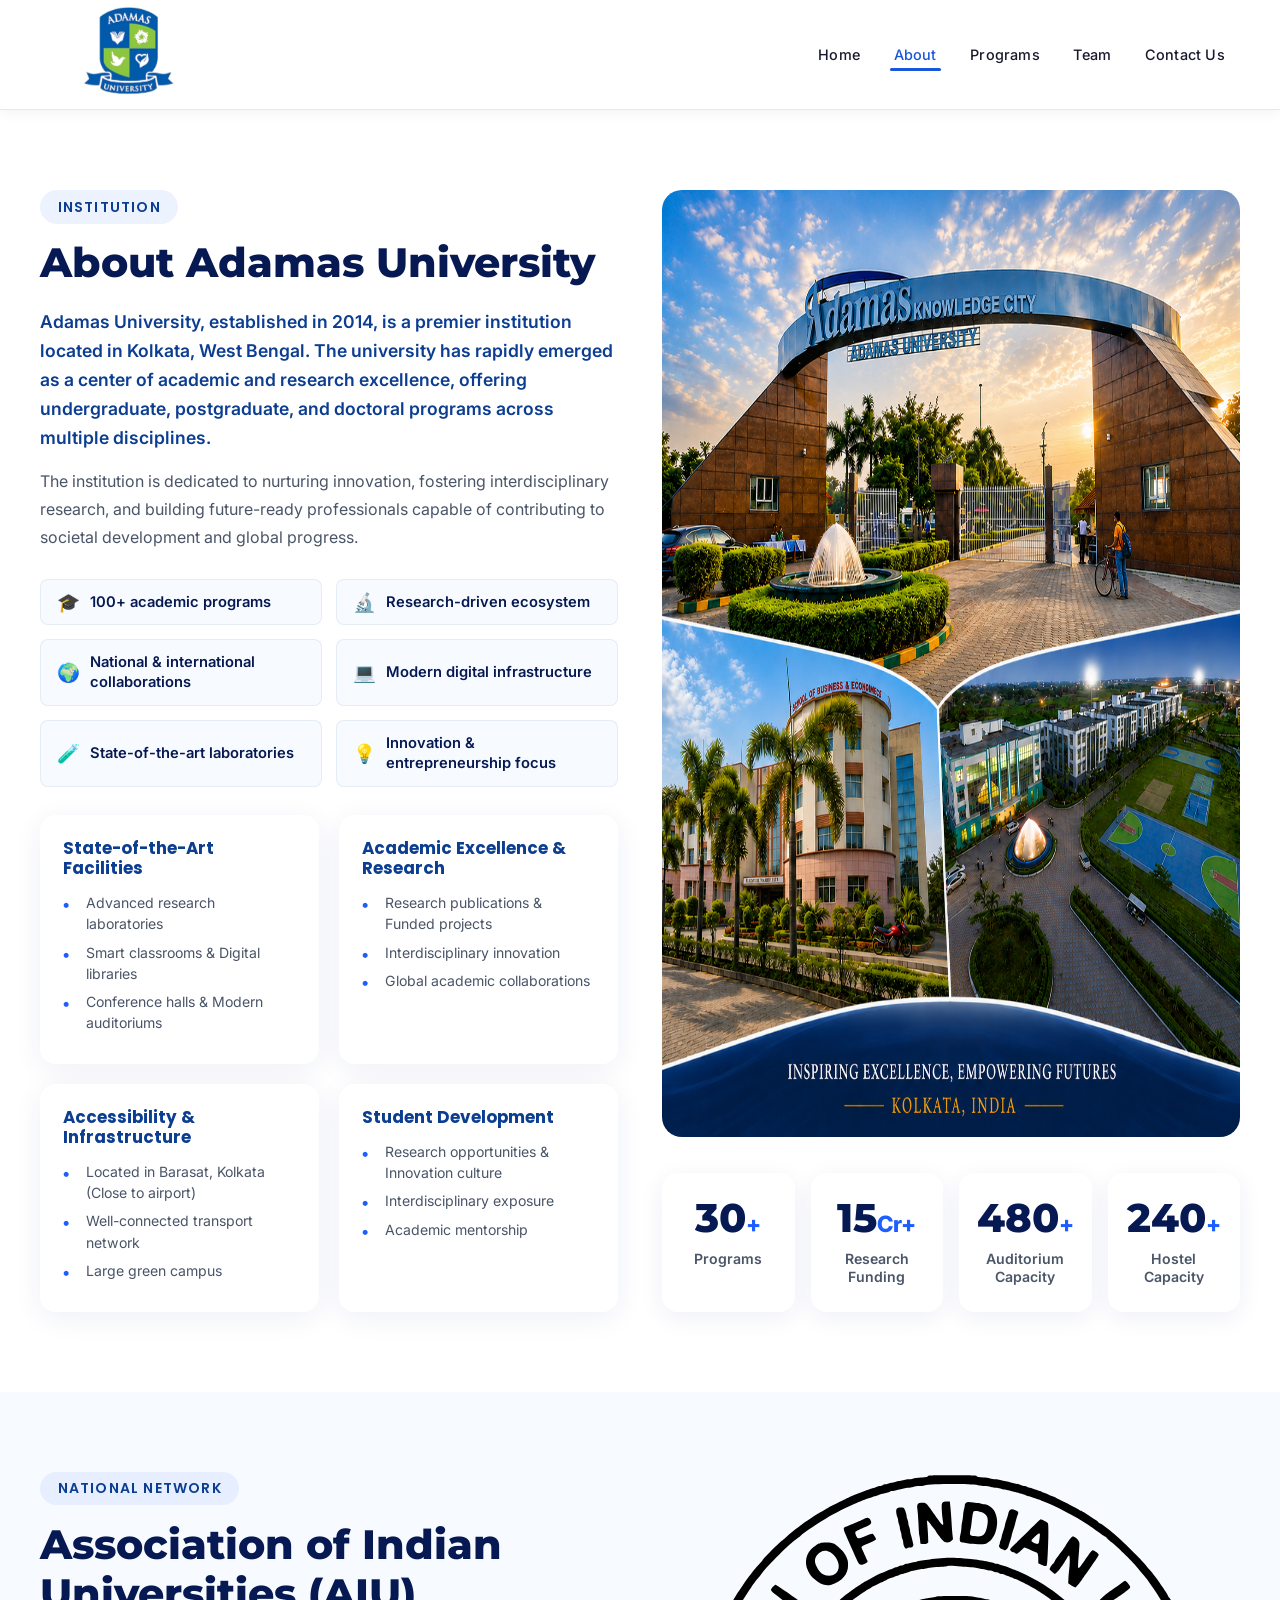
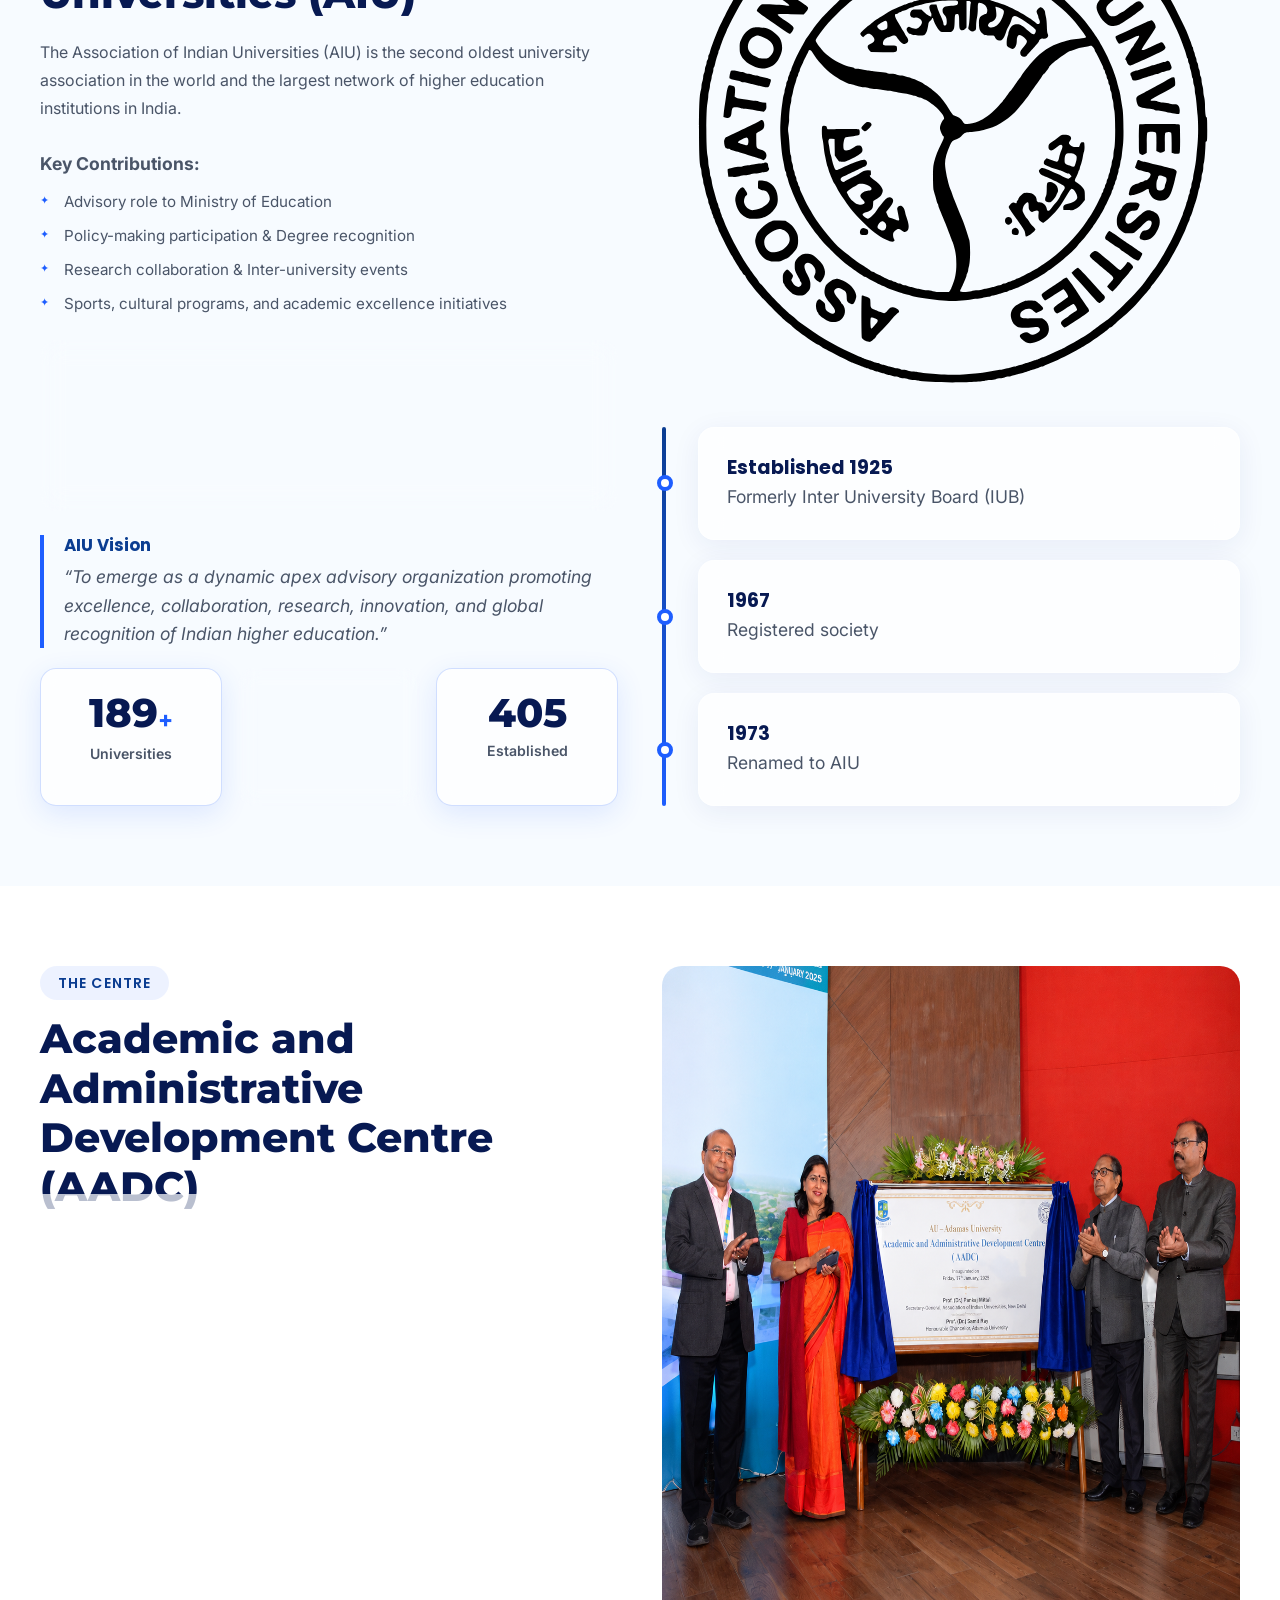
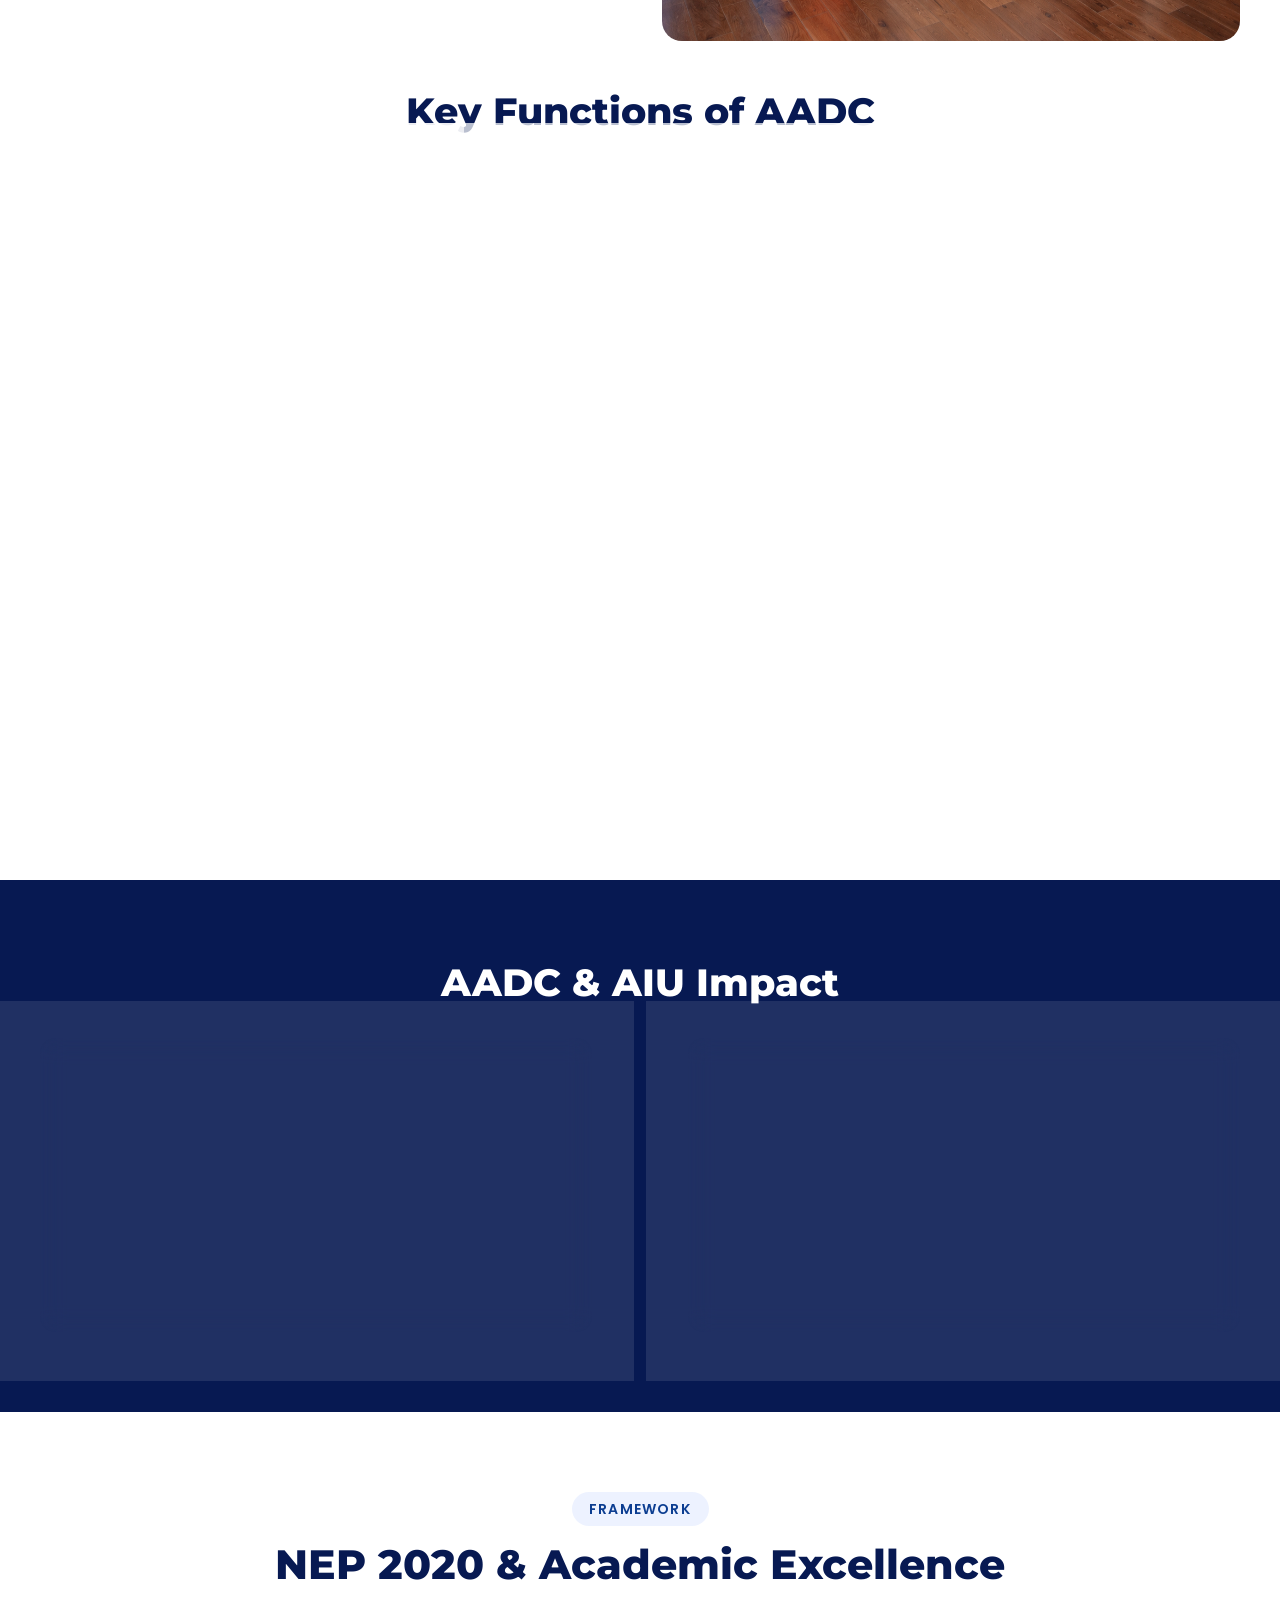
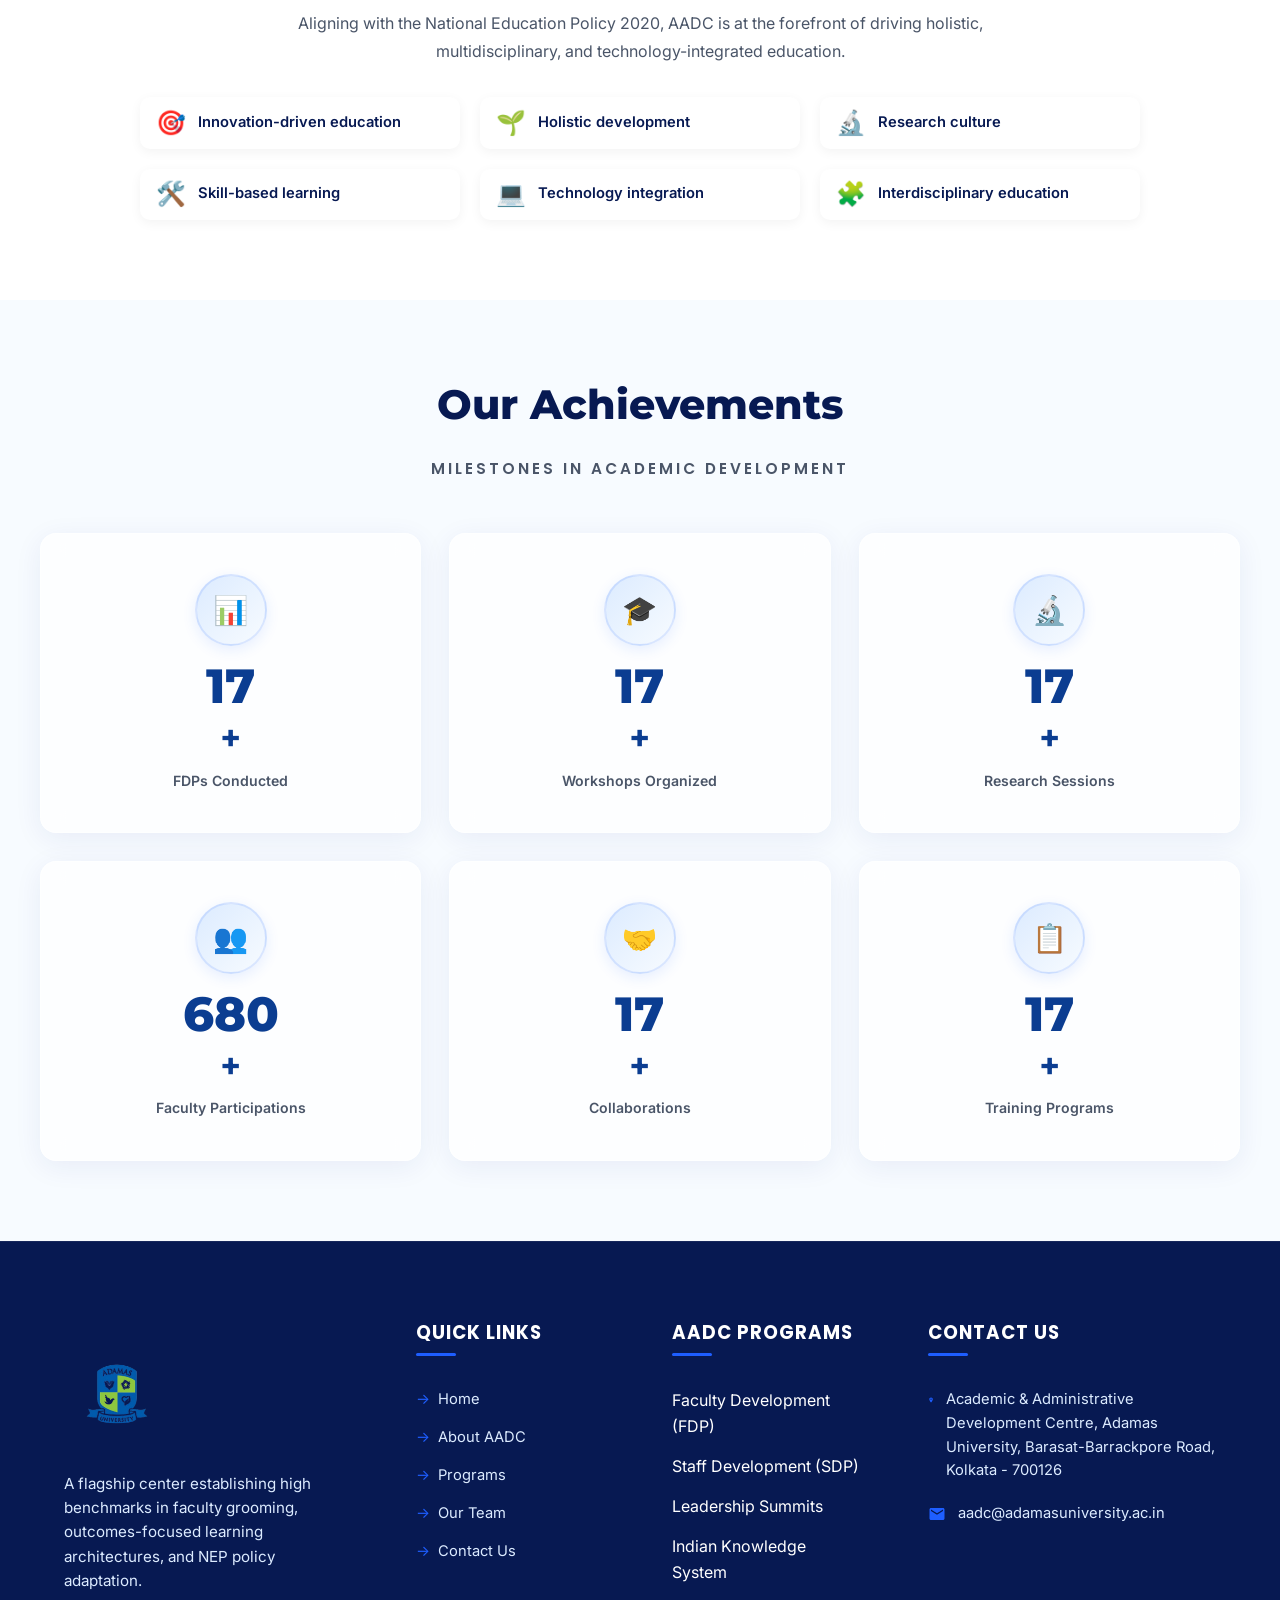
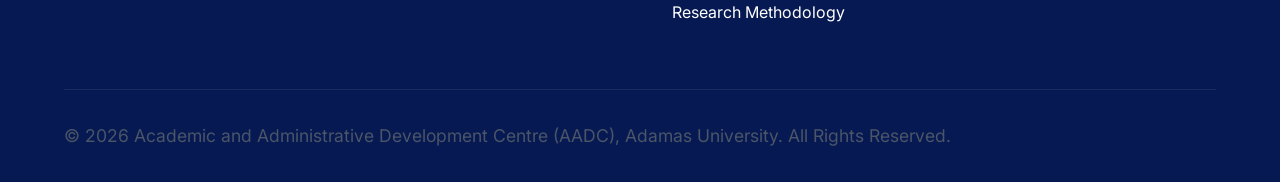
==== commit c4c99349: "refactor: restructure site to use directory-based routing and clean up legacy HTML files" ====
--- a/about/index.html
+++ b/about/index.html
@@ -2,7 +2,7 @@
 <html lang="en">
 
 <head>
-  <link rel="icon" type="image/png" href="../assets/AdamasLogo.png">
+  <link rel="icon" type="image/png" href="/assets/AdamasLogo.png">
   <meta charset="UTF-8">
   <meta name="viewport" content="width=device-width, initial-scale=1.0">
   <title>About AADC - Academic and Administrative Development Centre</title>
@@ -15,8 +15,8 @@
     rel="stylesheet">
 
   <!-- Core Styles -->
-  <link rel="stylesheet" href="../style.css">
-  <link rel="stylesheet" href="../about.css">
+  <link rel="stylesheet" href="/style.css">
+  <link rel="stylesheet" href="/about.css">
 </head>
 
 <body>
@@ -29,7 +29,7 @@
   <nav class="navbar" id="main-navbar">
     <div class="navbar-brand">
       <a href="/">
-        <img src="../assets/AdamasLogo.png" class="nav-logo" alt="Adamas University Logo">
+        <img src="/assets/AdamasLogo.png" class="nav-logo" alt="Adamas University Logo">
       </a>
     </div>
 
@@ -58,7 +58,7 @@
           <h2 class="section-heading">About Adamas University</h2>
           <!-- Mobile/Tablet: image shown right after heading -->
           <div class="mobile-img-block">
-            <img loading="lazy" src="../assets/About/About1.png" alt="Adamas University Campus">
+            <img loading="lazy" src="/assets/About/About1.png" alt="Adamas University Campus">
           </div>
           <p class="section-intro">
             Adamas University, established in 2014, is a premier institution located in Kolkata, West Bengal. The
@@ -116,7 +116,7 @@
         </div>
         <div class="split-right slide-left desktop-only">
           <div class="image-collage single-img">
-            <img loading="lazy" src="../assets/About/About1.png" alt="Campus Collage" class="main-img hover-glow">
+            <img loading="lazy" src="/assets/About/About1.png" alt="Campus Collage" class="main-img hover-glow">
           </div>
           <div class="stats-grid">
             <div class="stat-box glass-card">
@@ -145,7 +145,7 @@
       <div class="container split-layout reverse">
         <div class="split-left slide-right desktop-only">
           <div class="image-collage mt-4">
-            <img loading="lazy" src="../assets/About/About2.svg" alt="AIU Conference" class="main-img hover-glow">
+            <img loading="lazy" src="/assets/About/About2.svg" alt="AIU Conference" class="main-img hover-glow">
           </div>
           <div class="timeline-visuals mt-4">
             <div class="timeline-card glass-card">
@@ -167,7 +167,7 @@
           <h2 class="section-heading">Association of Indian Universities (AIU)</h2>
           <!-- Mobile/Tablet: AIU logo shown right after heading -->
           <div class="mobile-img-block mobile-img-contain">
-            <img loading="lazy" src="../assets/About/About2.svg" alt="AIU Logo">
+            <img loading="lazy" src="/assets/About/About2.svg" alt="AIU Logo">
           </div>
           <p class="section-desc">
             The Association of Indian Universities (AIU) is the second oldest university association in the world and
@@ -228,7 +228,7 @@
           <h2 class="section-heading">Academic and Administrative Development Centre (AADC)</h2>
           <!-- Mobile/Tablet: AADC image right after heading -->
           <div class="mobile-img-block">
-            <img loading="lazy" src="../assets/About/About3.png" alt="AADC Training">
+            <img loading="lazy" src="/assets/About/About3.png" alt="AADC Training">
           </div>
           <div class="intro-box glass-card">
             <p>
@@ -247,7 +247,7 @@
         </div>
         <div class="split-right slide-left desktop-only">
           <div class="image-collage single-img">
-            <img loading="lazy" src="../assets/About/About3.png" alt="AADC Training" class="main-img hover-glow">
+            <img loading="lazy" src="/assets/About/About3.png" alt="AADC Training" class="main-img hover-glow">
           </div>
         </div>
       </div>
@@ -406,7 +406,7 @@
       <!-- Col 1: Logos & Taglines -->
       <div class="footer-logo-col">
         <div class="footer-logo-wrap">
-          <img loading="lazy" src="../assets/AdamasLogo.png" class="footer-logo" alt="Adamas University Logo" style="height: 150px; width: auto; object-fit: contain;">
+          <img loading="lazy" src="/assets/AdamasLogo.png" class="footer-logo" alt="Adamas University Logo" style="height: 150px; width: auto; object-fit: contain;">
         </div>
         <p>A flagship center establishing high benchmarks in faculty grooming, outcomes-focused learning architectures,
           and NEP policy adaptation.</p>
@@ -463,8 +463,11 @@
     </div>
   </footer>
 
-  <script src="../about.js"></script>
+  <script src="/about.js"></script>
 </body>
 
 </html>
 
+
+
+
